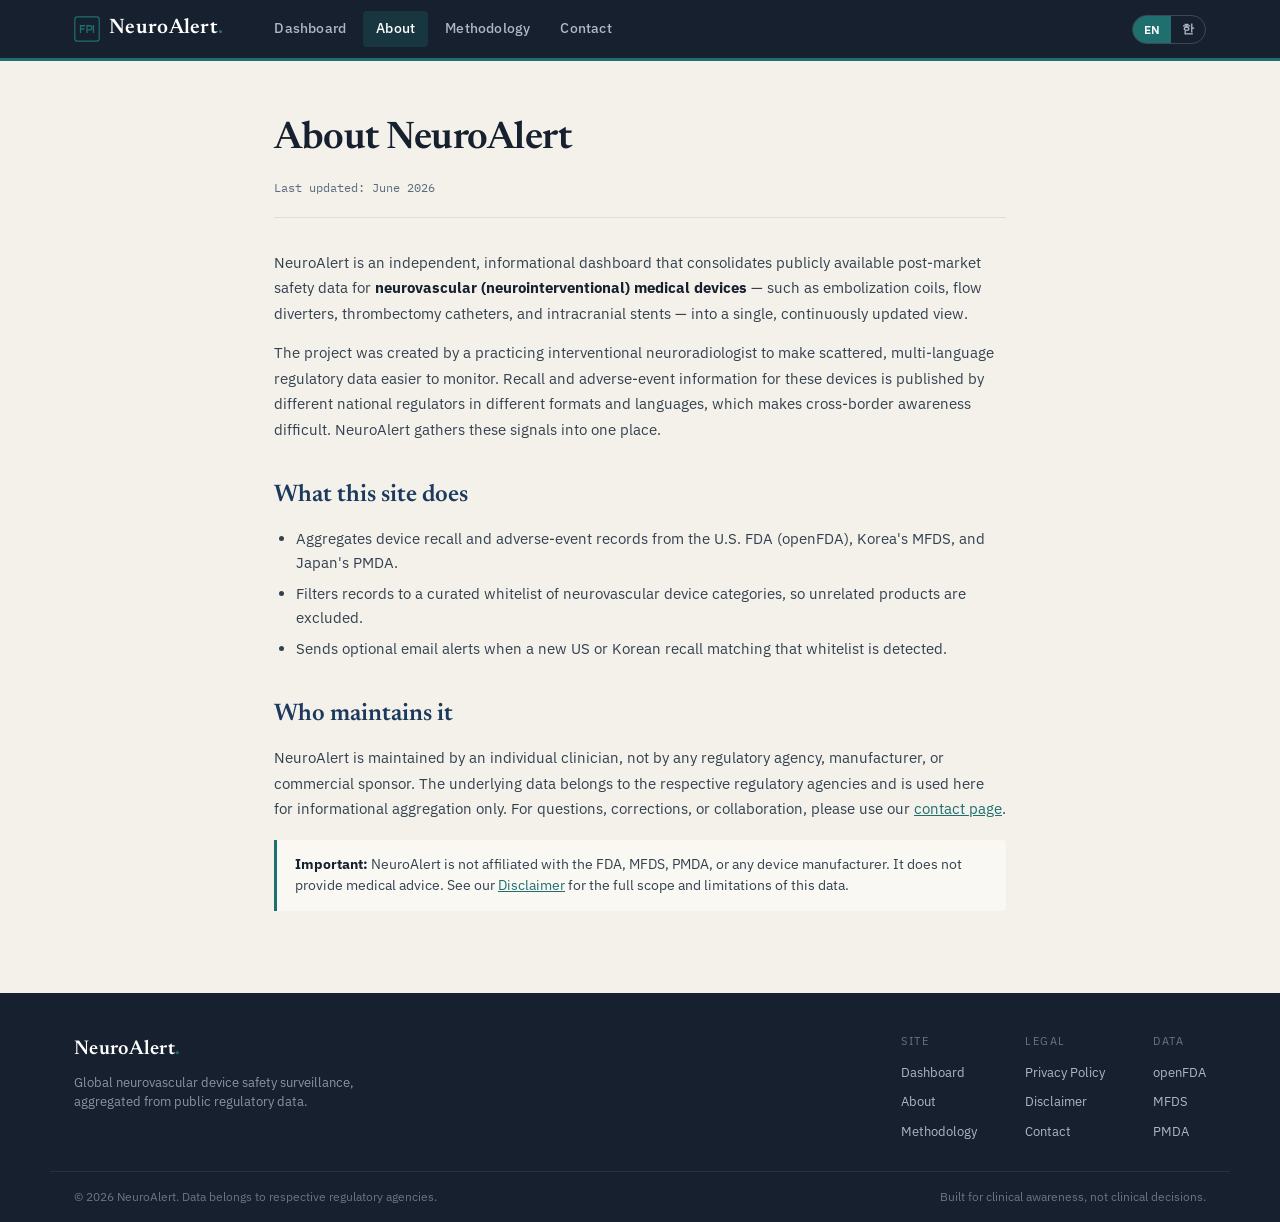
==== about.html @ e321e779 "Add files via upload" ====
<!DOCTYPE html>
<html lang="en">
<head>
<meta charset="UTF-8">
<meta name="viewport" content="width=device-width, initial-scale=1.0">
<title>About — NeuroAlert</title>
<meta name="description" content="About NeuroAlert and the data behind the dashboard.">
<link rel="preconnect" href="https://fonts.googleapis.com">
<link rel="preconnect" href="https://fonts.gstatic.com" crossorigin>
<link href="https://fonts.googleapis.com/css2?family=Newsreader:opsz,wght@6..72,400;6..72,500;6..72,600&family=IBM+Plex+Sans:wght@400;500;600;700&family=IBM+Plex+Sans+KR:wght@400;500;600&family=IBM+Plex+Mono:wght@400;500&display=swap" rel="stylesheet">
<link rel="stylesheet" href="style.css">
</head>
<body>
<header class="topbar">
  <div class="topbar-inner">
    <a href="index.html" class="brand">
      <svg class="brand-mark" viewBox="0 0 32 32" aria-hidden="true">
        <rect x="1" y="1" width="30" height="30" rx="3" fill="none" stroke="currentColor" stroke-width="1.5"/>
        <path d="M8 20 L8 12 L13 12 M8 16 L12 16 M16 20 L16 12 L20 12 Q22 12 22 14.5 Q22 17 20 17 L16 17 M24 12 L24 20" fill="none" stroke="currentColor" stroke-width="1.6" stroke-linecap="square"/>
      </svg>
      <span class="brand-text">NeuroAlert<span class="brand-dot">.</span></span>
    </a>
    <nav class="topnav">
      <a href="index.html" data-i18n="nav_dashboard">Dashboard</a>
      <a href="about.html" class="active" data-i18n="nav_about">About</a>
      <a href="methodology.html"  data-i18n="nav_method">Methodology</a>
      <a href="contact.html"  data-i18n="nav_contact">Contact</a>
    </nav>
    <div class="topbar-right">
      <div class="lang-toggle" id="langToggle">
        <button data-lang="en" class="active">EN</button>
        <button data-lang="ko">한</button>
      </div>
    </div>
  </div>
</header>
<main class="doc">
<div class="lang-en">
<h1>About NeuroAlert</h1>
<div class="doc-meta">Last updated: June 2026</div>
<p>NeuroAlert is an independent, informational dashboard that consolidates publicly available post-market safety data for <strong>neurovascular (neurointerventional) medical devices</strong> — such as embolization coils, flow diverters, thrombectomy catheters, and intracranial stents — into a single, continuously updated view.</p>
<p>The project was created by a practicing interventional neuroradiologist to make scattered, multi-language regulatory data easier to monitor. Recall and adverse-event information for these devices is published by different national regulators in different formats and languages, which makes cross-border awareness difficult. NeuroAlert gathers these signals into one place.</p>
<h2>What this site does</h2>
<ul>
<li>Aggregates device recall and adverse-event records from the U.S. FDA (openFDA), Korea's MFDS, and Japan's PMDA.</li>
<li>Filters records to a curated whitelist of neurovascular device categories, so unrelated products are excluded.</li>
<li>Sends optional email alerts when a new US or Korean recall matching that whitelist is detected.</li>
</ul>
<h2>Who maintains it</h2>
<p>NeuroAlert is maintained by an individual clinician, not by any regulatory agency, manufacturer, or commercial sponsor. The underlying data belongs to the respective regulatory agencies and is used here for informational aggregation only. For questions, corrections, or collaboration, please use our <a href="contact.html">contact page</a>.</p>
<div class="callout"><strong>Important:</strong> NeuroAlert is not affiliated with the FDA, MFDS, PMDA, or any device manufacturer. It does not provide medical advice. See our <a href="disclaimer.html">Disclaimer</a> for the full scope and limitations of this data.</div>
</div>
<div class="lang-ko" hidden>
<h1>NeuroAlert 소개</h1>
<div class="doc-meta">최종 업데이트: 2026년 6월</div>
<p>NeuroAlert는 색전 코일, 플로우 다이버터, 혈전제거 카테터, 두개내 스텐트 등 <strong>신경중재(신경혈관) 의료기기</strong>의 공개 사후감시 안전성 데이터를 하나의 화면에 모아 지속적으로 업데이트하는 독립적 정보 대시보드입니다.</p>
<p>이 프로젝트는 흥어져 있고 언어가 제각각인 규제 데이터를 더 쉽게 모니터링하기 위해 현직 영상의학과 신경중재 의사가 만들었습니다. 이러한 기기의 리콜·이상사례 정보는 나라마다 다른 형식과 언어로 공개되어 국가 간 파악이 어렵습니다. NeuroAlert는 이 신호들을 한곳에 모아줍니다.</p>
<h2>이 사이트가 하는 일</h2>
<ul>
<li>미국 FDA(openFDA), 한국 식약처(MFDS), 일본 PMDA의 기기 리콜·이상사례 레코드를 모아 제공합니다.</li>
<li>선별된 신경중재 기기 카테고리 화이트리스트로 레코드를 필터링하여 무관한 제품을 제외합니다.</li>
<li>화이트리스트에 해당하는 신규 미국·한국 리콜이 감지되면 선택적으로 이메일 알림을 보냅니다.</li>
</ul>
<h2>운영 주체</h2>
<p>NeuroAlert는 규제 기관·제조사·상업 후원사가 아닌 개인 임상의가 운영합니다. 기반 데이터는 각 규제 기관에 귀속되며, 여기서는 정보 제공을 위한 집계 목적으로만 사용됩니다. 문의·정정·협업은 <a href="contact.html">문의 페이지</a>를 이용해 주세요.</p>
<div class="callout"><strong>중요:</strong> NeuroAlert는 FDA, 식약처, PMDA 또는 어떤 의료기기 제조사와도 제휴 관계가 없습니다. 의학적 조언을 제공하지 않습니다. 데이터의 범위와 한계는 <a href="disclaimer.html">면책 고지</a>를 참고하세요.</div>
</div></main>
<footer class="footer">
  <div class="footer-inner">
    <div class="footer-brand">
      <span class="brand-text">NeuroAlert<span class="brand-dot">.</span></span>
      <p data-i18n="foot_brand">Global neurovascular device safety surveillance, aggregated from public regulatory data.</p>
    </div>
    <div class="footer-cols">
      <div class="fcol"><span class="fcol-h" data-i18n="foot_site">Site</span>
        <a href="index.html" data-i18n="nav_dashboard">Dashboard</a><a href="about.html" data-i18n="nav_about">About</a><a href="methodology.html" data-i18n="nav_method">Methodology</a></div>
      <div class="fcol"><span class="fcol-h" data-i18n="foot_legal">Legal</span>
        <a href="privacy.html" data-i18n="foot_privacy">Privacy Policy</a><a href="disclaimer.html" data-i18n="foot_disclaimer">Disclaimer</a><a href="contact.html" data-i18n="nav_contact">Contact</a></div>
      <div class="fcol"><span class="fcol-h" data-i18n="foot_data">Data</span>
        <a href="https://open.fda.gov" target="_blank" rel="noopener">openFDA</a>
        <a href="https://www.mfds.go.kr" target="_blank" rel="noopener">MFDS</a>
        <a href="https://www.pmda.go.jp" target="_blank" rel="noopener">PMDA</a></div>
    </div>
  </div>
  <div class="footer-bottom">
    <span data-i18n="foot_copy">© 2026 NeuroAlert. Data belongs to respective regulatory agencies.</span>
    <span data-i18n="foot_tag">Built for clinical awareness, not clinical decisions.</span>
  </div>
</footer>
<script src="i18n.js"></script>
</body></html>
---- style.css ----
/* ============================================================
   NeuroAlert — professional regulatory/clinical aesthetic
   Palette: deep navy ink, slate, parchment, muted teal accent
   Type: Newsreader (serif display) + IBM Plex Sans (body) + Plex Mono
   ============================================================ */
:root{
  --ink:#16202e;          /* near-black navy for text */
  --navy:#1c3a5e;         /* primary deep navy */
  --navy-2:#244c78;       /* lighter navy */
  --slate:#5b6b7d;        /* secondary text */
  --line:#d9dee5;         /* hairlines */
  --line-2:#e8ebf0;
  --paper:#f4f1ea;        /* warm parchment background */
  --paper-2:#faf8f3;      /* card paper */
  --white:#ffffff;
  --teal:#1f6f6f;         /* muted teal accent */
  --teal-ink:#0f4747;
  --amber:#9a6a1f;        /* warning/disclaimer ink */
  --us:#1c3a5e; --kr:#7a2e3a; --jp:#3a5a2e;  /* source tags, desaturated */
  --shadow:0 1px 2px rgba(22,32,46,.06),0 8px 24px rgba(22,32,46,.05);
  --radius:4px;
}
*{margin:0;padding:0;box-sizing:border-box}
html{scroll-behavior:smooth}
body{
  font-family:"IBM Plex Sans",system-ui,sans-serif;
  background:var(--paper);
  color:var(--ink);
  line-height:1.6;
  font-size:15px;
  -webkit-font-smoothing:antialiased;
}
a{color:inherit;text-decoration:none}

/* ---------- top bar ---------- */
.topbar{
  background:var(--ink);
  color:#e8ecf1;
  border-bottom:3px solid var(--teal);
  position:sticky;top:0;z-index:50;
}
.topbar-inner{
  max-width:1180px;margin:0 auto;padding:0 24px;
  height:58px;display:flex;align-items:center;gap:32px;
}
.brand{display:flex;align-items:center;gap:9px;color:#fff}
.brand-mark{width:26px;height:26px;color:var(--teal);flex:none}
.brand-text{font-family:"Newsreader",serif;font-size:21px;font-weight:600;letter-spacing:.3px}
.brand-dot{color:var(--teal)}
.topnav{display:flex;gap:4px;margin-left:6px}
.topnav a{
  font-size:13.5px;font-weight:500;color:#aeb8c4;
  padding:7px 13px;border-radius:var(--radius);transition:.15s;letter-spacing:.2px;
}
.topnav a:hover{color:#fff;background:rgba(255,255,255,.07)}
.topnav a.active{color:#fff;background:rgba(31,111,111,.28)}
.status-pill{
  margin-left:auto;display:flex;align-items:center;gap:7px;
  font-size:12px;font-family:"IBM Plex Mono",monospace;color:#aeb8c4;
  border:1px solid rgba(255,255,255,.14);padding:5px 11px;border-radius:20px;
}
.status-pill .dot{width:7px;height:7px;border-radius:50%;background:#caa94a;flex:none}
.status-pill.live .dot{background:#4fae7a;box-shadow:0 0 0 3px rgba(79,174,122,.18)}
.status-pill.down .dot{background:#b85a4a}

/* ---------- hero ---------- */
.hero{
  background:
    linear-gradient(180deg,rgba(22,32,46,0) 0%,rgba(22,32,46,.02) 100%),
    radial-gradient(1200px 300px at 70% -50%,rgba(31,111,111,.10),transparent),
    var(--paper);
  border-bottom:1px solid var(--line);
}
.hero-inner{max-width:1180px;margin:0 auto;padding:54px 24px 46px}
.hero-eyebrow{
  font-family:"IBM Plex Mono",monospace;font-size:11.5px;letter-spacing:3px;
  color:var(--teal);font-weight:500;margin-bottom:16px;
}
.hero h1{
  font-family:"Newsreader",serif;font-weight:600;
  font-size:clamp(30px,5vw,48px);line-height:1.08;color:var(--ink);
  letter-spacing:-.5px;margin-bottom:18px;
}
.hero-sub{max-width:620px;color:var(--slate);font-size:16px;line-height:1.65}
.hero-meta{display:flex;gap:48px;margin-top:34px;flex-wrap:wrap}
.hm{display:flex;flex-direction:column;gap:2px}
.hm-num{font-family:"Newsreader",serif;font-size:30px;font-weight:600;color:var(--navy);line-height:1}
.hm-lab{font-size:11.5px;letter-spacing:1.5px;text-transform:uppercase;color:var(--slate)}

/* ---------- ad slots ---------- */
.ad-wrap{max-width:1180px;margin:0 auto;padding:22px 24px 0}
.ad-slot{
  background:repeating-linear-gradient(45deg,#eceae3,#eceae3 10px,#f1efe9 10px,#f1efe9 20px);
  border:1px solid var(--line);border-radius:var(--radius);
  display:flex;align-items:center;justify-content:center;
  min-height:90px;color:#a9a99f;
}
.ad-tag{font-family:"IBM Plex Mono",monospace;font-size:10px;letter-spacing:2px;text-transform:uppercase}
.ad-inline{min-height:100px;margin-top:22px}
.ad-side{min-height:250px}

/* ---------- layout ---------- */
.layout{
  max-width:1180px;margin:0 auto;padding:26px 24px 40px;
  display:grid;grid-template-columns:1fr 320px;gap:26px;align-items:start;
}
.primary{min-width:0}

/* ---------- panel / table ---------- */
.panel{background:var(--paper-2);border:1px solid var(--line);border-radius:var(--radius);box-shadow:var(--shadow);overflow:hidden}
.panel-head{
  display:flex;justify-content:space-between;align-items:flex-end;gap:16px;
  padding:20px 22px 16px;border-bottom:1px solid var(--line-2);flex-wrap:wrap;
}
.panel-head h2{font-family:"Newsreader",serif;font-size:22px;font-weight:600;color:var(--ink)}
.panel-desc{font-size:13px;color:var(--slate);margin-top:2px}
.panel-tools{display:flex;align-items:center;gap:12px;flex-wrap:wrap}
.filter-group{display:flex;gap:4px;background:#ece9e1;padding:3px;border-radius:var(--radius)}
.chip{
  border:none;background:transparent;font-family:inherit;font-size:12.5px;font-weight:500;
  color:var(--slate);padding:6px 12px;border-radius:3px;cursor:pointer;transition:.15s;
}
.chip:hover{color:var(--ink)}
.chip.active{background:var(--white);color:var(--navy);box-shadow:0 1px 2px rgba(0,0,0,.08)}
.btn-ghost{
  display:inline-flex;align-items:center;gap:6px;border:1px solid var(--line);
  background:var(--white);color:var(--slate);font-family:inherit;font-size:12.5px;font-weight:500;
  padding:7px 13px;border-radius:var(--radius);cursor:pointer;transition:.15s;
}
.btn-ghost:hover{color:var(--navy);border-color:var(--navy-2)}
.status-row{padding:11px 22px;font-family:"IBM Plex Mono",monospace;font-size:12px;color:var(--slate);border-bottom:1px solid var(--line-2);background:#f7f5ef}

.table-scroll{overflow-x:auto}
table.events{width:100%;border-collapse:collapse;font-size:13.5px}
.events thead th{
  text-align:left;font-size:11px;letter-spacing:1px;text-transform:uppercase;
  color:var(--slate);font-weight:600;padding:11px 14px;background:#f0ede6;
  border-bottom:1px solid var(--line);white-space:nowrap;
}
.events tbody td{padding:13px 14px;border-bottom:1px solid var(--line-2);vertical-align:top}
.events tbody tr:hover{background:#f7f5ef}
.events tbody tr:last-child td{border-bottom:none}
.col-src{width:64px}.col-code{width:62px}.col-date{width:104px}
.col-reason{max-width:340px}
.dev-name{font-weight:500;color:var(--ink);line-height:1.4}
.reason-text{color:var(--slate);font-size:12.5px;line-height:1.45}
.code-badge{font-family:"IBM Plex Mono",monospace;font-size:11.5px;font-weight:500;color:var(--teal-ink);background:rgba(31,111,111,.10);padding:2px 6px;border-radius:3px}
.date-cell{font-family:"IBM Plex Mono",monospace;font-size:12px;color:var(--slate);white-space:nowrap}
.src-flag{
  display:inline-block;font-family:"IBM Plex Mono",monospace;font-size:10.5px;font-weight:600;
  color:#fff;padding:2px 6px;border-radius:3px;letter-spacing:.5px;
}
.src-flag.us{background:var(--us)}.src-flag.kr{background:var(--kr)}.src-flag.jp{background:var(--jp)}

/* ---------- sidebar cards ---------- */
.sidebar{display:flex;flex-direction:column;gap:20px;position:sticky;top:74px}
.card{background:var(--paper-2);border:1px solid var(--line);border-radius:var(--radius);padding:20px;box-shadow:var(--shadow)}
.card h3{display:flex;align-items:center;gap:8px;font-family:"Newsreader",serif;font-size:18px;font-weight:600;color:var(--ink);margin-bottom:8px}
.card h3 svg{color:var(--teal)}
.card>p{font-size:13px;color:var(--slate);margin-bottom:14px;line-height:1.55}
.field{display:flex;gap:7px;margin-bottom:9px}
.field input{
  flex:1;min-width:0;border:1px solid var(--line);background:var(--white);
  padding:9px 11px;border-radius:var(--radius);font-family:inherit;font-size:13.5px;color:var(--ink);
}
.field input:focus{outline:none;border-color:var(--teal);box-shadow:0 0 0 3px rgba(31,111,111,.12)}
.btn-primary{
  border:none;background:var(--navy);color:#fff;font-family:inherit;font-size:13px;font-weight:600;
  padding:9px 16px;border-radius:var(--radius);cursor:pointer;transition:.15s;white-space:nowrap;
}
.btn-primary:hover{background:var(--navy-2)}
.btn-secondary{
  border:1px solid var(--line);background:var(--white);color:var(--slate);font-family:inherit;
  font-size:13px;font-weight:500;padding:9px 14px;border-radius:var(--radius);cursor:pointer;white-space:nowrap;
}
.btn-secondary:hover{color:var(--kr);border-color:var(--kr)}
.link-btn{background:none;border:none;font-family:inherit;font-size:12.5px;color:var(--teal);cursor:pointer;padding:0;font-weight:500}
.link-btn:hover{text-decoration:underline}
.unsub-box{margin-top:8px}
.msg{font-size:12.5px;margin-top:8px;min-height:18px;line-height:1.4}
.msg.success{color:var(--teal-ink)}
.msg.error{color:var(--kr)}
.fineprint{font-size:11.5px;color:#8a93a0;margin-top:12px;line-height:1.5}
.fineprint a{color:var(--teal);text-decoration:underline}
.src-list{list-style:none;display:flex;flex-direction:column;gap:10px;margin-bottom:14px}
.src-list li{display:flex;align-items:center;gap:9px;font-size:12.5px;color:var(--slate)}

/* ---------- disclaimer strip ---------- */
.disclaimer-strip{background:#f2ede1;border-top:1px solid var(--line);border-bottom:1px solid var(--line)}
.disclaimer-inner{max-width:1180px;margin:0 auto;padding:16px 24px;display:flex;align-items:flex-start;gap:12px}
.disclaimer-inner svg{color:var(--amber);flex:none;margin-top:1px}
.disclaimer-inner p{font-size:12.5px;color:#6a5a3a;line-height:1.5}
.disclaimer-inner strong{color:var(--amber)}

/* ---------- footer ---------- */
.footer{background:var(--ink);color:#aeb8c4;margin-top:0}
.footer-inner{max-width:1180px;margin:0 auto;padding:40px 24px 28px;display:flex;justify-content:space-between;gap:40px;flex-wrap:wrap}
.footer-brand{max-width:300px}
.footer-brand .brand-text{color:#fff;font-size:20px}
.footer-brand p{font-size:12.5px;margin-top:8px;line-height:1.55;color:#8995a3}
.footer-cols{display:flex;gap:48px;flex-wrap:wrap}
.fcol{display:flex;flex-direction:column;gap:9px}
.fcol-h{font-size:11px;letter-spacing:1.5px;text-transform:uppercase;color:#6a7585;margin-bottom:3px}
.fcol a{font-size:13px;color:#aeb8c4;transition:.15s}
.fcol a:hover{color:#fff}
.footer-bottom{
  border-top:1px solid rgba(255,255,255,.08);max-width:1180px;margin:0 auto;
  padding:16px 24px;display:flex;justify-content:space-between;gap:16px;flex-wrap:wrap;
  font-size:11.5px;color:#6a7585;
}

/* ---------- legal/content pages ---------- */
.doc{max-width:780px;margin:0 auto;padding:48px 24px 64px}
.doc h1{font-family:"Newsreader",serif;font-size:38px;font-weight:600;color:var(--ink);margin-bottom:8px;letter-spacing:-.5px}
.doc .doc-meta{font-family:"IBM Plex Mono",monospace;font-size:12px;color:var(--slate);margin-bottom:32px;padding-bottom:20px;border-bottom:1px solid var(--line)}
.doc h2{font-family:"Newsreader",serif;font-size:24px;font-weight:600;color:var(--navy);margin:34px 0 12px}
.doc h3{font-size:16px;font-weight:600;color:var(--ink);margin:22px 0 8px}
.doc p{color:#33414f;margin-bottom:14px;line-height:1.7}
.doc ul{margin:0 0 16px 22px;color:#33414f}
.doc li{margin-bottom:7px;line-height:1.6}
.doc a{color:var(--teal);text-decoration:underline}
.doc strong{color:var(--ink)}
.callout{background:var(--paper-2);border-left:3px solid var(--teal);padding:14px 18px;border-radius:0 var(--radius) var(--radius) 0;margin:18px 0;font-size:13.5px;color:#33414f}

/* ---------- responsive ---------- */
@media (max-width:900px){
  .layout{grid-template-columns:1fr}
  .sidebar{position:static;flex-direction:column}
  .ad-side{min-height:120px}
}
@media (max-width:620px){
  .topnav{display:none}
  .hero-meta{gap:28px}
  .hero h1 br{display:none}
  .col-reason{display:none}
  .panel-head{flex-direction:column;align-items:stretch}
  .footer-inner{flex-direction:column;gap:28px}
}

/* ============ added: lang toggle, search, date, ref badge ============ */
.topbar-right{margin-left:auto;display:flex;align-items:center;gap:14px}
.lang-toggle{display:flex;border:1px solid rgba(255,255,255,.18);border-radius:20px;overflow:hidden}
.lang-toggle button{
  background:transparent;border:none;color:#aeb8c4;font-family:inherit;font-size:12px;font-weight:600;
  padding:5px 11px;cursor:pointer;transition:.15s;
}
.lang-toggle button:hover{color:#fff}
.lang-toggle button.active{background:var(--teal);color:#fff}

/* korean font when in KO mode */
body.lang-ko,
body.lang-ko .btn-primary,body.lang-ko .btn-secondary,body.lang-ko .btn-ghost,
body.lang-ko input,body.lang-ko .chip{font-family:"IBM Plex Sans KR","IBM Plex Sans",sans-serif}
body.lang-ko .brand-text,body.lang-ko .hero h1,body.lang-ko .hm-num,
body.lang-ko .panel-head h2,body.lang-ko .card h3,body.lang-ko .doc h1,body.lang-ko .doc h2{
  font-family:"Newsreader","IBM Plex Sans KR",serif;
}

/* search bar */
.searchbar{display:flex;gap:10px;align-items:center;padding:14px 22px;border-bottom:1px solid var(--line-2);flex-wrap:wrap}
.search-field{flex:1;min-width:200px;display:flex;align-items:center;gap:8px;background:var(--white);border:1px solid var(--line);border-radius:var(--radius);padding:0 11px}
.search-field svg{color:var(--slate);flex:none}
.search-field input{flex:1;border:none;background:none;padding:9px 0;font-family:inherit;font-size:13.5px;color:var(--ink)}
.search-field input:focus{outline:none}
.search-field:focus-within{border-color:var(--teal);box-shadow:0 0 0 3px rgba(31,111,111,.12)}

/* date row */
.daterow{display:flex;align-items:center;gap:10px;padding:11px 22px;border-bottom:1px solid var(--line-2);background:#f7f5ef;flex-wrap:wrap}
.daterow-label{font-size:11.5px;letter-spacing:1px;text-transform:uppercase;color:var(--slate);font-weight:600}
.date-input{border:1px solid var(--line);background:var(--white);border-radius:var(--radius);padding:6px 9px;font-family:"IBM Plex Mono",monospace;font-size:12.5px;color:var(--ink)}
.date-input:focus{outline:none;border-color:var(--teal)}
.date-sep{color:var(--slate)}

/* table foot */
.table-foot{padding:10px 22px;font-family:"IBM Plex Mono",monospace;font-size:11.5px;color:var(--slate)}
.table-foot:empty{display:none}

/* reference badge */
.ref-badge{font-family:"IBM Plex Mono",monospace;font-size:9.5px;letter-spacing:.5px;text-transform:uppercase;color:var(--amber);border:1px solid var(--amber);padding:1px 5px;border-radius:3px;margin-left:4px;opacity:.8}

/* alert scope note in subscribe card */
.alert-scope{font-size:11.5px;color:#6a5a3a;background:#f2ede1;border-radius:var(--radius);padding:8px 11px;margin-top:12px;line-height:1.5}
.alert-scope strong{color:var(--amber)}

/* --- fix: keep date column from being cut off --- */
.col-reason{max-width:300px;width:300px}
.table-scroll{overflow-x:auto}
table.events{min-width:680px}
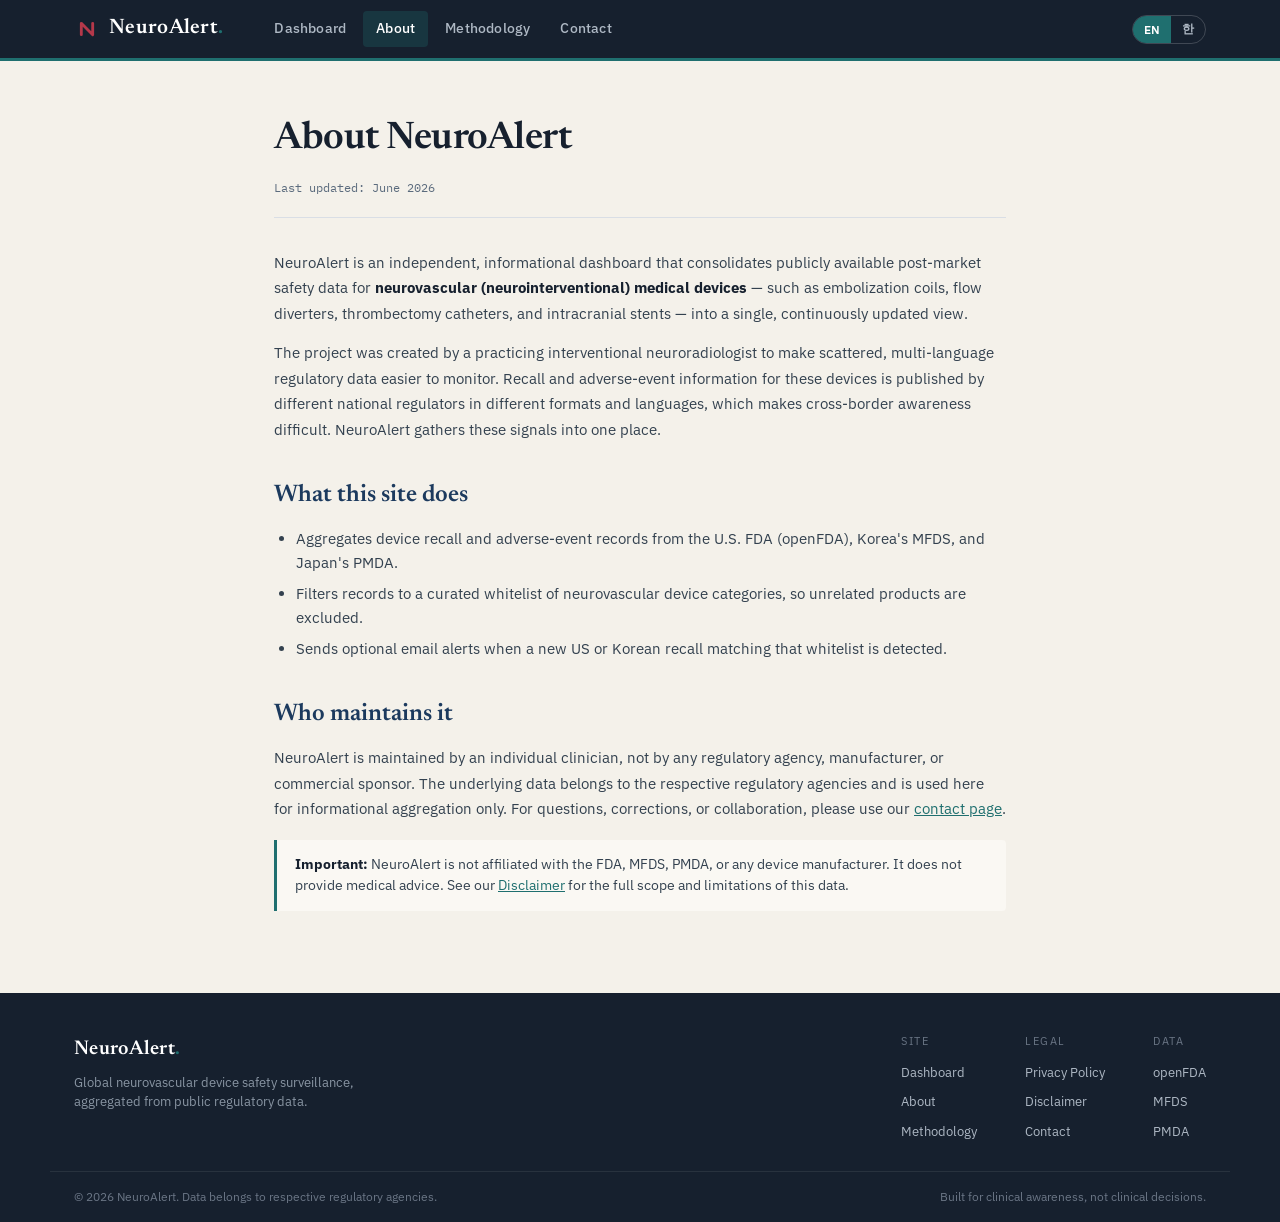
==== commit cc045165: "Add files via upload" ====
--- a/about.html
+++ b/about.html
@@ -8,15 +8,17 @@
 <link rel="preconnect" href="https://fonts.googleapis.com">
 <link rel="preconnect" href="https://fonts.gstatic.com" crossorigin>
 <link href="https://fonts.googleapis.com/css2?family=Newsreader:opsz,wght@6..72,400;6..72,500;6..72,600&family=IBM+Plex+Sans:wght@400;500;600;700&family=IBM+Plex+Sans+KR:wght@400;500;600&family=IBM+Plex+Mono:wght@400;500&display=swap" rel="stylesheet">
+<link rel="icon" type="image/svg+xml" href="favicon.svg">
+<link rel="icon" type="image/png" sizes="32x32" href="favicon-32.png">
+<link rel="apple-touch-icon" href="apple-touch-icon.png">
 <link rel="stylesheet" href="style.css">
 </head>
 <body>
 <header class="topbar">
   <div class="topbar-inner">
     <a href="index.html" class="brand">
-      <svg class="brand-mark" viewBox="0 0 32 32" aria-hidden="true">
-        <rect x="1" y="1" width="30" height="30" rx="3" fill="none" stroke="currentColor" stroke-width="1.5"/>
-        <path d="M8 20 L8 12 L13 12 M8 16 L12 16 M16 20 L16 12 L20 12 Q22 12 22 14.5 Q22 17 20 17 L16 17 M24 12 L24 20" fill="none" stroke="currentColor" stroke-width="1.6" stroke-linecap="square"/>
+      <svg class="brand-mark" viewBox="0 0 64 64" aria-hidden="true">
+        <path d="M18 46 L18 18 L46 46 L46 18" fill="none" stroke="#b5384a" stroke-width="7" stroke-linecap="round" stroke-linejoin="round"/>
       </svg>
       <span class="brand-text">NeuroAlert<span class="brand-dot">.</span></span>
     </a>
--- a/style.css
+++ b/style.css
@@ -16,7 +16,7 @@
   --teal:#1f6f6f;         /* muted teal accent */
   --teal-ink:#0f4747;
   --amber:#9a6a1f;        /* warning/disclaimer ink */
-  --us:#1c3a5e; --kr:#7a2e3a; --jp:#3a5a2e;  /* source tags, desaturated */
+  --us:#1c3a5e; --kr:#7a2e3a; --au:#8a6d1f; --ca:#9c4722;  /* source tags, desaturated */
   --shadow:0 1px 2px rgba(22,32,46,.06),0 8px 24px rgba(22,32,46,.05);
   --radius:4px;
 }
@@ -150,7 +150,7 @@
   display:inline-block;font-family:"IBM Plex Mono",monospace;font-size:10.5px;font-weight:600;
   color:#fff;padding:2px 6px;border-radius:3px;letter-spacing:.5px;
 }
-.src-flag.us{background:var(--us)}.src-flag.kr{background:var(--kr)}.src-flag.jp{background:var(--jp)}
+.src-flag.us{background:var(--us)}.src-flag.kr{background:var(--kr)}.src-flag.au{background:var(--au)}.src-flag.ca{background:var(--ca)}
 
 /* ---------- sidebar cards ---------- */
 .sidebar{display:flex;flex-direction:column;gap:20px;position:sticky;top:74px}
@@ -228,13 +228,26 @@
   .sidebar{position:static;flex-direction:column}
   .ad-side{min-height:120px}
 }
-@media (max-width:620px){
+@media (max-width:680px){
   .topnav{display:none}
-  .hero-meta{gap:28px}
+  .hero-meta{gap:28px;flex-wrap:wrap}
   .hero h1 br{display:none}
-  .col-reason{display:none}
   .panel-head{flex-direction:column;align-items:stretch}
   .footer-inner{flex-direction:column;gap:28px}
+  /* table scrolls horizontally instead of squashing/hiding columns */
+  .table-scroll{overflow-x:auto;-webkit-overflow-scrolling:touch}
+  table.events{min-width:680px}
+  /* filters wrap onto multiple lines */
+  .searchbar{flex-wrap:wrap;gap:10px}
+  .filter-group{flex-wrap:wrap}
+  .daterow{flex-wrap:wrap;gap:10px}
+  .daterow-sep{display:none}
+  .hero-inner{padding:40px 20px 34px}
+  .layout{padding:20px 16px 36px}
+}
+@media (max-width:420px){
+  .hero h1{font-size:30px}
+  .chip{font-size:11px;padding:6px 10px}
 }
 
 /* ============ added: lang toggle, search, date, ref badge ============ */
@@ -282,7 +295,63 @@
 .alert-scope{font-size:11.5px;color:#6a5a3a;background:#f2ede1;border-radius:var(--radius);padding:8px 11px;margin-top:12px;line-height:1.5}
 .alert-scope strong{color:var(--amber)}
 
-/* --- fix: keep date column from being cut off --- */
-.col-reason{max-width:300px;width:300px}
-.table-scroll{overflow-x:auto}
-table.events{min-width:680px}
+/* --- date column kept from being cut off --- */
+.col-reason{max-width:300px}
+
+/* ============ code badge tooltip ============ */
+.code-badge{position:relative;cursor:help;border-bottom:1px dotted var(--teal)}
+.code-badge[data-tip]:hover::after{
+  content:attr(data-tip);
+  position:absolute;left:0;top:calc(100% + 6px);z-index:60;
+  background:var(--ink);color:#f0ece3;
+  font-family:"IBM Plex Sans",sans-serif;font-size:12px;font-weight:400;
+  line-height:1.45;letter-spacing:0;text-transform:none;
+  padding:8px 11px;border-radius:6px;width:max-content;max-width:260px;
+  box-shadow:0 6px 20px rgba(22,32,46,.25);white-space:normal;
+  pointer-events:none;
+}
+.code-badge[data-tip]:hover::before{
+  content:"";position:absolute;left:10px;top:calc(100% + 1px);z-index:61;
+  border:5px solid transparent;border-bottom-color:var(--ink);
+}
+body.lang-ko .code-badge[data-tip]:hover::after{font-family:"IBM Plex Sans KR",sans-serif}
+
+/* ============ visitor counter (small, in sidebar) ============ */
+.counter-card{text-align:center;padding:14px 16px}
+.counter-card .cc-num{font-family:"Newsreader",serif;font-size:26px;font-weight:600;color:var(--navy);line-height:1}
+.counter-card .cc-lab{font-size:11px;letter-spacing:1px;text-transform:uppercase;color:var(--slate);margin-top:3px}
+.counter-card .cc-row{display:flex;justify-content:center;gap:24px;margin-top:4px}
+
+/* ============ coverage card ============ */
+.coverage .cov-list{list-style:none;display:flex;flex-direction:column;gap:10px}
+.coverage .cov-list li{display:flex;gap:9px;font-size:12px;color:var(--slate);line-height:1.5;align-items:flex-start}
+.coverage .cov-list .src-flag{flex:none;margin-top:1px}
+
+/* ============ type badge (recall / adverse event) ============ */
+.type-badge{
+  display:inline-block;margin-top:4px;font-family:"IBM Plex Mono",monospace;
+  font-size:9.5px;letter-spacing:.5px;text-transform:uppercase;
+  padding:1px 6px;border-radius:3px;font-weight:500;
+}
+.type-badge.recall{background:rgba(122,46,58,.12);color:var(--kr)}
+.type-badge.event{background:rgba(31,111,111,.12);color:var(--teal-ink)}
+body.lang-ko .type-badge{font-family:"IBM Plex Sans KR",sans-serif;font-size:10px}
+
+/* daterow separator + type filter spacing */
+.daterow{flex-wrap:wrap}
+.daterow-sep{flex:1;min-width:8px}
+#typeFilter{margin-right:4px}
+
+/* 광고 영역 임시 숨김 — 애드센스 적용 시 이 블록 삭제 */
+.ad-wrap, .ad-slot { display: none !important; }
+
+/* ============ load more button ============ */
+.table-foot{padding:16px 0 4px;text-align:center}
+.load-more{
+  background:var(--paper);border:1px solid var(--line);color:var(--navy);
+  font-family:"IBM Plex Sans",sans-serif;font-size:13px;font-weight:600;
+  padding:10px 22px;border-radius:8px;cursor:pointer;transition:.15s;letter-spacing:.2px;
+}
+.load-more:hover{background:var(--navy);color:#fff;border-color:var(--navy)}
+.load-more .lm-sub{font-weight:400;opacity:.6;font-size:12px}
+body.lang-ko .load-more{font-family:"IBM Plex Sans KR",sans-serif}
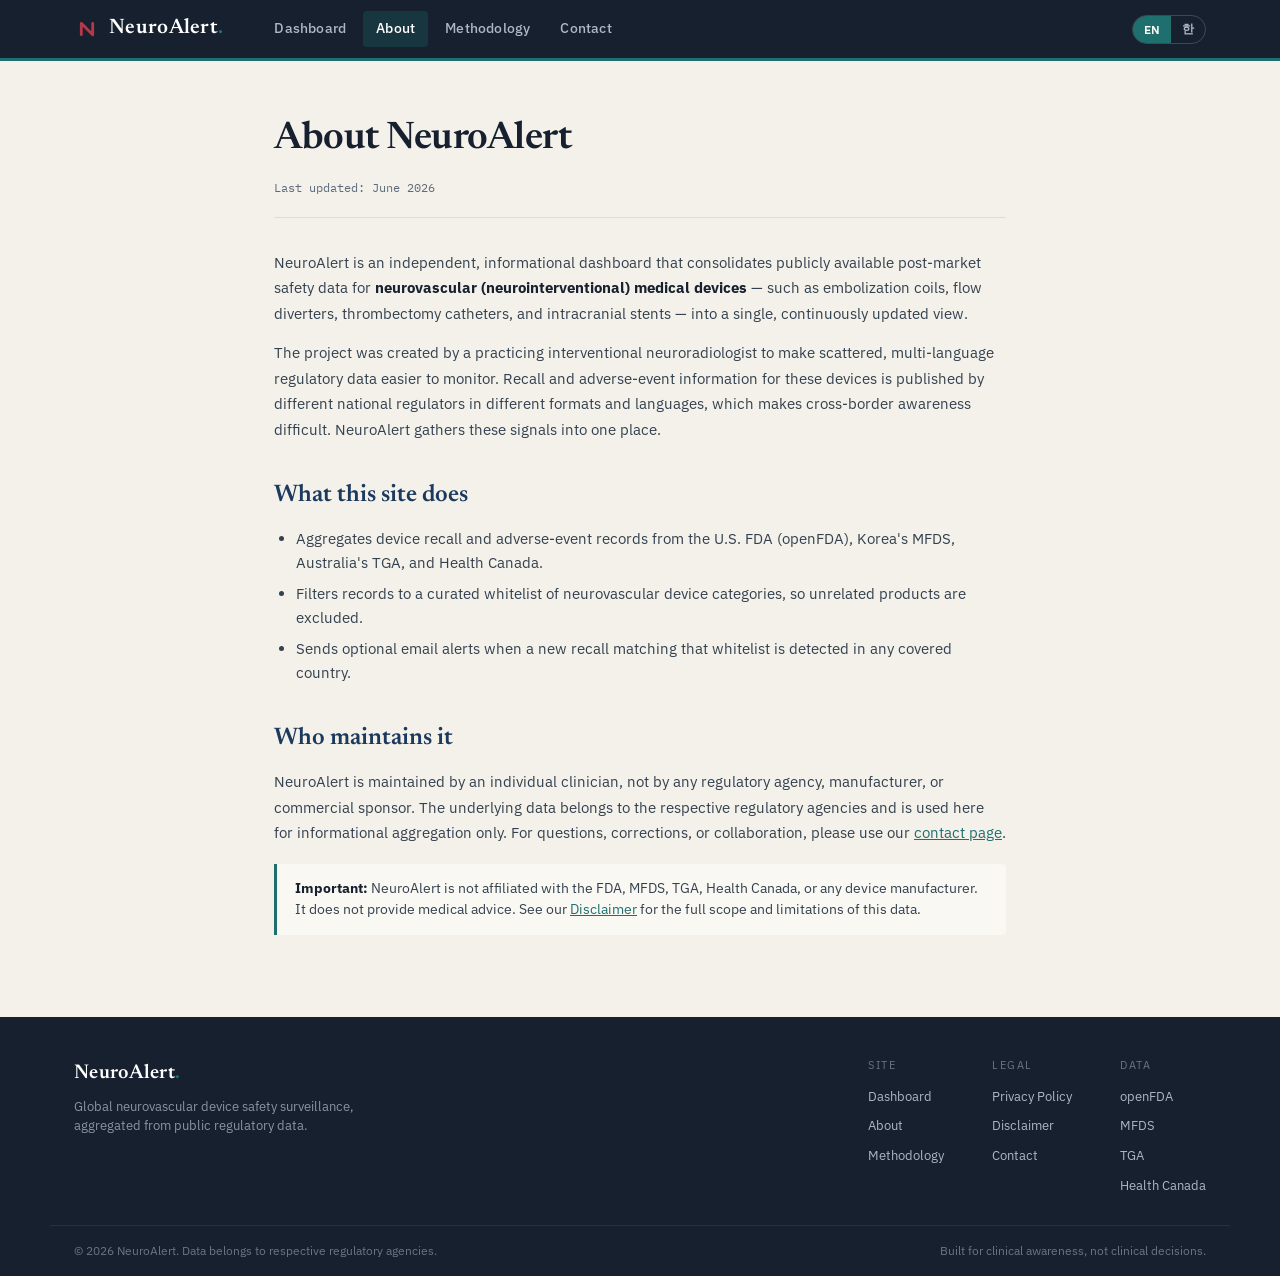
==== commit 97fbafe8: "Add files via upload" ====
--- a/about.html
+++ b/about.html
@@ -44,28 +44,28 @@
 <p>The project was created by a practicing interventional neuroradiologist to make scattered, multi-language regulatory data easier to monitor. Recall and adverse-event information for these devices is published by different national regulators in different formats and languages, which makes cross-border awareness difficult. NeuroAlert gathers these signals into one place.</p>
 <h2>What this site does</h2>
 <ul>
-<li>Aggregates device recall and adverse-event records from the U.S. FDA (openFDA), Korea's MFDS, and Japan's PMDA.</li>
+<li>Aggregates device recall and adverse-event records from the U.S. FDA (openFDA), Korea's MFDS, Australia's TGA, and Health Canada.</li>
 <li>Filters records to a curated whitelist of neurovascular device categories, so unrelated products are excluded.</li>
-<li>Sends optional email alerts when a new US or Korean recall matching that whitelist is detected.</li>
+<li>Sends optional email alerts when a new recall matching that whitelist is detected in any covered country.</li>
 </ul>
 <h2>Who maintains it</h2>
 <p>NeuroAlert is maintained by an individual clinician, not by any regulatory agency, manufacturer, or commercial sponsor. The underlying data belongs to the respective regulatory agencies and is used here for informational aggregation only. For questions, corrections, or collaboration, please use our <a href="contact.html">contact page</a>.</p>
-<div class="callout"><strong>Important:</strong> NeuroAlert is not affiliated with the FDA, MFDS, PMDA, or any device manufacturer. It does not provide medical advice. See our <a href="disclaimer.html">Disclaimer</a> for the full scope and limitations of this data.</div>
+<div class="callout"><strong>Important:</strong> NeuroAlert is not affiliated with the FDA, MFDS, TGA, Health Canada, or any device manufacturer. It does not provide medical advice. See our <a href="disclaimer.html">Disclaimer</a> for the full scope and limitations of this data.</div>
 </div>
 <div class="lang-ko" hidden>
 <h1>NeuroAlert 소개</h1>
 <div class="doc-meta">최종 업데이트: 2026년 6월</div>
 <p>NeuroAlert는 색전 코일, 플로우 다이버터, 혈전제거 카테터, 두개내 스텐트 등 <strong>신경중재(신경혈관) 의료기기</strong>의 공개 사후감시 안전성 데이터를 하나의 화면에 모아 지속적으로 업데이트하는 독립적 정보 대시보드입니다.</p>
-<p>이 프로젝트는 흥어져 있고 언어가 제각각인 규제 데이터를 더 쉽게 모니터링하기 위해 현직 영상의학과 신경중재 의사가 만들었습니다. 이러한 기기의 리콜·이상사례 정보는 나라마다 다른 형식과 언어로 공개되어 국가 간 파악이 어렵습니다. NeuroAlert는 이 신호들을 한곳에 모아줍니다.</p>
+<p>이 프로젝트는 흩어져 있고 언어가 제각각인 규제 데이터를 더 쉽게 모니터링하기 위해 현직 영상의학과 신경중재 의사가 만들었습니다. 이러한 기기의 리콜·이상사례 정보는 나라마다 다른 형식과 언어로 공개되어 국가 간 파악이 어렵습니다. NeuroAlert는 이 신호들을 한곳에 모아줍니다.</p>
 <h2>이 사이트가 하는 일</h2>
 <ul>
-<li>미국 FDA(openFDA), 한국 식약처(MFDS), 일본 PMDA의 기기 리콜·이상사례 레코드를 모아 제공합니다.</li>
+<li>미국 FDA(openFDA), 한국 식약처(MFDS), 호주 TGA, 캐나다 보건부의 기기 리콜·이상사례 레코드를 모아 제공합니다.</li>
 <li>선별된 신경중재 기기 카테고리 화이트리스트로 레코드를 필터링하여 무관한 제품을 제외합니다.</li>
-<li>화이트리스트에 해당하는 신규 미국·한국 리콜이 감지되면 선택적으로 이메일 알림을 보냅니다.</li>
+<li>화이트리스트에 해당하는 신규 리콜이 어느 대상 국가에서든 감지되면 선택적으로 이메일 알림을 보냅니다.</li>
 </ul>
 <h2>운영 주체</h2>
 <p>NeuroAlert는 규제 기관·제조사·상업 후원사가 아닌 개인 임상의가 운영합니다. 기반 데이터는 각 규제 기관에 귀속되며, 여기서는 정보 제공을 위한 집계 목적으로만 사용됩니다. 문의·정정·협업은 <a href="contact.html">문의 페이지</a>를 이용해 주세요.</p>
-<div class="callout"><strong>중요:</strong> NeuroAlert는 FDA, 식약처, PMDA 또는 어떤 의료기기 제조사와도 제휴 관계가 없습니다. 의학적 조언을 제공하지 않습니다. 데이터의 범위와 한계는 <a href="disclaimer.html">면책 고지</a>를 참고하세요.</div>
+<div class="callout"><strong>중요:</strong> NeuroAlert는 FDA, 식약처, TGA, 캐나다 보건부 또는 어떤 의료기기 제조사와도 제휴 관계가 없습니다. 의학적 조언을 제공하지 않습니다. 데이터의 범위와 한계는 <a href="disclaimer.html">면책 고지</a>를 참고하세요.</div>
 </div></main>
 <footer class="footer">
   <div class="footer-inner">
@@ -81,7 +81,8 @@
       <div class="fcol"><span class="fcol-h" data-i18n="foot_data">Data</span>
         <a href="https://open.fda.gov" target="_blank" rel="noopener">openFDA</a>
         <a href="https://www.mfds.go.kr" target="_blank" rel="noopener">MFDS</a>
-        <a href="https://www.pmda.go.jp" target="_blank" rel="noopener">PMDA</a></div>
+        <a href="https://www.tga.gov.au" target="_blank" rel="noopener">TGA</a>
+        <a href="https://recalls-rappels.canada.ca" target="_blank" rel="noopener">Health Canada</a></div>
     </div>
   </div>
   <div class="footer-bottom">
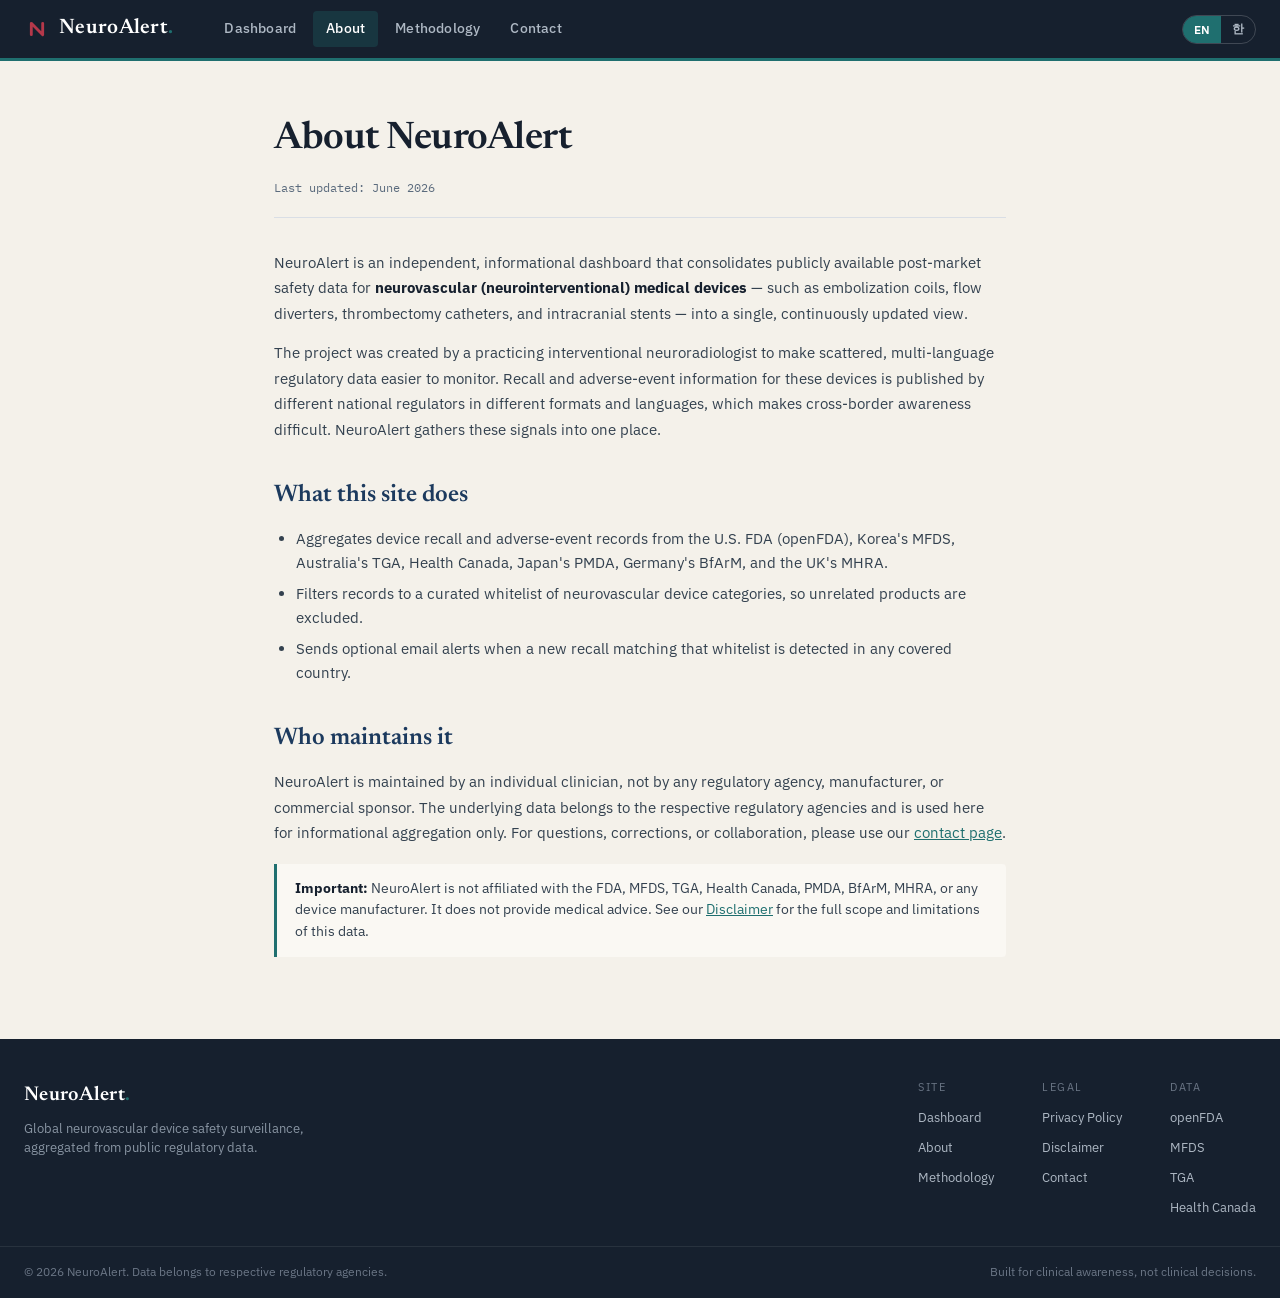
==== commit 3ddddf61: "Add files via upload" ====
--- a/about.html
+++ b/about.html
@@ -1,94 +1,94 @@
-<!DOCTYPE html>
-<html lang="en">
-<head>
-<meta charset="UTF-8">
-<meta name="viewport" content="width=device-width, initial-scale=1.0">
-<title>About — NeuroAlert</title>
-<meta name="description" content="About NeuroAlert and the data behind the dashboard.">
-<link rel="preconnect" href="https://fonts.googleapis.com">
-<link rel="preconnect" href="https://fonts.gstatic.com" crossorigin>
-<link href="https://fonts.googleapis.com/css2?family=Newsreader:opsz,wght@6..72,400;6..72,500;6..72,600&family=IBM+Plex+Sans:wght@400;500;600;700&family=IBM+Plex+Sans+KR:wght@400;500;600&family=IBM+Plex+Mono:wght@400;500&display=swap" rel="stylesheet">
-<link rel="icon" type="image/svg+xml" href="favicon.svg">
-<link rel="icon" type="image/png" sizes="32x32" href="favicon-32.png">
-<link rel="apple-touch-icon" href="apple-touch-icon.png">
-<link rel="stylesheet" href="style.css">
-</head>
-<body>
-<header class="topbar">
-  <div class="topbar-inner">
-    <a href="index.html" class="brand">
-      <svg class="brand-mark" viewBox="0 0 64 64" aria-hidden="true">
-        <path d="M18 46 L18 18 L46 46 L46 18" fill="none" stroke="#b5384a" stroke-width="7" stroke-linecap="round" stroke-linejoin="round"/>
-      </svg>
-      <span class="brand-text">NeuroAlert<span class="brand-dot">.</span></span>
-    </a>
-    <nav class="topnav">
-      <a href="index.html" data-i18n="nav_dashboard">Dashboard</a>
-      <a href="about.html" class="active" data-i18n="nav_about">About</a>
-      <a href="methodology.html"  data-i18n="nav_method">Methodology</a>
-      <a href="contact.html"  data-i18n="nav_contact">Contact</a>
-    </nav>
-    <div class="topbar-right">
-      <div class="lang-toggle" id="langToggle">
-        <button data-lang="en" class="active">EN</button>
-        <button data-lang="ko">한</button>
-      </div>
-    </div>
-  </div>
-</header>
-<main class="doc">
-<div class="lang-en">
-<h1>About NeuroAlert</h1>
-<div class="doc-meta">Last updated: June 2026</div>
-<p>NeuroAlert is an independent, informational dashboard that consolidates publicly available post-market safety data for <strong>neurovascular (neurointerventional) medical devices</strong> — such as embolization coils, flow diverters, thrombectomy catheters, and intracranial stents — into a single, continuously updated view.</p>
-<p>The project was created by a practicing interventional neuroradiologist to make scattered, multi-language regulatory data easier to monitor. Recall and adverse-event information for these devices is published by different national regulators in different formats and languages, which makes cross-border awareness difficult. NeuroAlert gathers these signals into one place.</p>
-<h2>What this site does</h2>
-<ul>
-<li>Aggregates device recall and adverse-event records from the U.S. FDA (openFDA), Korea's MFDS, Australia's TGA, and Health Canada.</li>
-<li>Filters records to a curated whitelist of neurovascular device categories, so unrelated products are excluded.</li>
-<li>Sends optional email alerts when a new recall matching that whitelist is detected in any covered country.</li>
-</ul>
-<h2>Who maintains it</h2>
-<p>NeuroAlert is maintained by an individual clinician, not by any regulatory agency, manufacturer, or commercial sponsor. The underlying data belongs to the respective regulatory agencies and is used here for informational aggregation only. For questions, corrections, or collaboration, please use our <a href="contact.html">contact page</a>.</p>
-<div class="callout"><strong>Important:</strong> NeuroAlert is not affiliated with the FDA, MFDS, TGA, Health Canada, or any device manufacturer. It does not provide medical advice. See our <a href="disclaimer.html">Disclaimer</a> for the full scope and limitations of this data.</div>
-</div>
-<div class="lang-ko" hidden>
-<h1>NeuroAlert 소개</h1>
-<div class="doc-meta">최종 업데이트: 2026년 6월</div>
-<p>NeuroAlert는 색전 코일, 플로우 다이버터, 혈전제거 카테터, 두개내 스텐트 등 <strong>신경중재(신경혈관) 의료기기</strong>의 공개 사후감시 안전성 데이터를 하나의 화면에 모아 지속적으로 업데이트하는 독립적 정보 대시보드입니다.</p>
-<p>이 프로젝트는 흩어져 있고 언어가 제각각인 규제 데이터를 더 쉽게 모니터링하기 위해 현직 영상의학과 신경중재 의사가 만들었습니다. 이러한 기기의 리콜·이상사례 정보는 나라마다 다른 형식과 언어로 공개되어 국가 간 파악이 어렵습니다. NeuroAlert는 이 신호들을 한곳에 모아줍니다.</p>
-<h2>이 사이트가 하는 일</h2>
-<ul>
-<li>미국 FDA(openFDA), 한국 식약처(MFDS), 호주 TGA, 캐나다 보건부의 기기 리콜·이상사례 레코드를 모아 제공합니다.</li>
-<li>선별된 신경중재 기기 카테고리 화이트리스트로 레코드를 필터링하여 무관한 제품을 제외합니다.</li>
-<li>화이트리스트에 해당하는 신규 리콜이 어느 대상 국가에서든 감지되면 선택적으로 이메일 알림을 보냅니다.</li>
-</ul>
-<h2>운영 주체</h2>
-<p>NeuroAlert는 규제 기관·제조사·상업 후원사가 아닌 개인 임상의가 운영합니다. 기반 데이터는 각 규제 기관에 귀속되며, 여기서는 정보 제공을 위한 집계 목적으로만 사용됩니다. 문의·정정·협업은 <a href="contact.html">문의 페이지</a>를 이용해 주세요.</p>
-<div class="callout"><strong>중요:</strong> NeuroAlert는 FDA, 식약처, TGA, 캐나다 보건부 또는 어떤 의료기기 제조사와도 제휴 관계가 없습니다. 의학적 조언을 제공하지 않습니다. 데이터의 범위와 한계는 <a href="disclaimer.html">면책 고지</a>를 참고하세요.</div>
-</div></main>
-<footer class="footer">
-  <div class="footer-inner">
-    <div class="footer-brand">
-      <span class="brand-text">NeuroAlert<span class="brand-dot">.</span></span>
-      <p data-i18n="foot_brand">Global neurovascular device safety surveillance, aggregated from public regulatory data.</p>
-    </div>
-    <div class="footer-cols">
-      <div class="fcol"><span class="fcol-h" data-i18n="foot_site">Site</span>
-        <a href="index.html" data-i18n="nav_dashboard">Dashboard</a><a href="about.html" data-i18n="nav_about">About</a><a href="methodology.html" data-i18n="nav_method">Methodology</a></div>
-      <div class="fcol"><span class="fcol-h" data-i18n="foot_legal">Legal</span>
-        <a href="privacy.html" data-i18n="foot_privacy">Privacy Policy</a><a href="disclaimer.html" data-i18n="foot_disclaimer">Disclaimer</a><a href="contact.html" data-i18n="nav_contact">Contact</a></div>
-      <div class="fcol"><span class="fcol-h" data-i18n="foot_data">Data</span>
-        <a href="https://open.fda.gov" target="_blank" rel="noopener">openFDA</a>
-        <a href="https://www.mfds.go.kr" target="_blank" rel="noopener">MFDS</a>
-        <a href="https://www.tga.gov.au" target="_blank" rel="noopener">TGA</a>
-        <a href="https://recalls-rappels.canada.ca" target="_blank" rel="noopener">Health Canada</a></div>
-    </div>
-  </div>
-  <div class="footer-bottom">
-    <span data-i18n="foot_copy">© 2026 NeuroAlert. Data belongs to respective regulatory agencies.</span>
-    <span data-i18n="foot_tag">Built for clinical awareness, not clinical decisions.</span>
-  </div>
-</footer>
-<script src="i18n.js"></script>
+<!DOCTYPE html>
+<html lang="en">
+<head>
+<meta charset="UTF-8">
+<meta name="viewport" content="width=device-width, initial-scale=1.0">
+<title>About — NeuroAlert</title>
+<meta name="description" content="About NeuroAlert and the data behind the dashboard.">
+<link rel="preconnect" href="https://fonts.googleapis.com">
+<link rel="preconnect" href="https://fonts.gstatic.com" crossorigin>
+<link href="https://fonts.googleapis.com/css2?family=Newsreader:opsz,wght@6..72,400;6..72,500;6..72,600&family=IBM+Plex+Sans:wght@400;500;600;700&family=IBM+Plex+Sans+KR:wght@400;500;600&family=IBM+Plex+Mono:wght@400;500&display=swap" rel="stylesheet">
+<link rel="icon" type="image/svg+xml" href="favicon.svg">
+<link rel="icon" type="image/png" sizes="32x32" href="favicon-32.png">
+<link rel="apple-touch-icon" href="apple-touch-icon.png">
+<link rel="stylesheet" href="style.css">
+</head>
+<body>
+<header class="topbar">
+  <div class="topbar-inner">
+    <a href="index.html" class="brand">
+      <svg class="brand-mark" viewBox="0 0 64 64" aria-hidden="true">
+        <path d="M18 46 L18 18 L46 46 L46 18" fill="none" stroke="#b5384a" stroke-width="7" stroke-linecap="round" stroke-linejoin="round"/>
+      </svg>
+      <span class="brand-text">NeuroAlert<span class="brand-dot">.</span></span>
+    </a>
+    <nav class="topnav">
+      <a href="index.html" data-i18n="nav_dashboard">Dashboard</a>
+      <a href="about.html" class="active" data-i18n="nav_about">About</a>
+      <a href="methodology.html"  data-i18n="nav_method">Methodology</a>
+      <a href="contact.html"  data-i18n="nav_contact">Contact</a>
+    </nav>
+    <div class="topbar-right">
+      <div class="lang-toggle" id="langToggle">
+        <button data-lang="en" class="active">EN</button>
+        <button data-lang="ko">한</button>
+      </div>
+    </div>
+  </div>
+</header>
+<main class="doc">
+<div class="lang-en">
+<h1>About NeuroAlert</h1>
+<div class="doc-meta">Last updated: June 2026</div>
+<p>NeuroAlert is an independent, informational dashboard that consolidates publicly available post-market safety data for <strong>neurovascular (neurointerventional) medical devices</strong> — such as embolization coils, flow diverters, thrombectomy catheters, and intracranial stents — into a single, continuously updated view.</p>
+<p>The project was created by a practicing interventional neuroradiologist to make scattered, multi-language regulatory data easier to monitor. Recall and adverse-event information for these devices is published by different national regulators in different formats and languages, which makes cross-border awareness difficult. NeuroAlert gathers these signals into one place.</p>
+<h2>What this site does</h2>
+<ul>
+<li>Aggregates device recall and adverse-event records from the U.S. FDA (openFDA), Korea's MFDS, Australia's TGA, Health Canada, Japan's PMDA, Germany's BfArM, and the UK's MHRA.</li>
+<li>Filters records to a curated whitelist of neurovascular device categories, so unrelated products are excluded.</li>
+<li>Sends optional email alerts when a new recall matching that whitelist is detected in any covered country.</li>
+</ul>
+<h2>Who maintains it</h2>
+<p>NeuroAlert is maintained by an individual clinician, not by any regulatory agency, manufacturer, or commercial sponsor. The underlying data belongs to the respective regulatory agencies and is used here for informational aggregation only. For questions, corrections, or collaboration, please use our <a href="contact.html">contact page</a>.</p>
+<div class="callout"><strong>Important:</strong> NeuroAlert is not affiliated with the FDA, MFDS, TGA, Health Canada, PMDA, BfArM, MHRA, or any device manufacturer. It does not provide medical advice. See our <a href="disclaimer.html">Disclaimer</a> for the full scope and limitations of this data.</div>
+</div>
+<div class="lang-ko" hidden>
+<h1>NeuroAlert 소개</h1>
+<div class="doc-meta">최종 업데이트: 2026년 6월</div>
+<p>NeuroAlert는 색전 코일, 플로우 다이버터, 혈전제거 카테터, 두개내 스텐트 등 <strong>신경중재(신경혈관) 의료기기</strong>의 공개 사후감시 안전성 데이터를 하나의 화면에 모아 지속적으로 업데이트하는 독립적 정보 대시보드입니다.</p>
+<p>이 프로젝트는 흩어져 있고 언어가 제각각인 규제 데이터를 더 쉽게 모니터링하기 위해 현직 영상의학과 신경중재 의사가 만들었습니다. 이러한 기기의 리콜·이상사례 정보는 나라마다 다른 형식과 언어로 공개되어 국가 간 파악이 어렵습니다. NeuroAlert는 이 신호들을 한곳에 모아줍니다.</p>
+<h2>이 사이트가 하는 일</h2>
+<ul>
+<li>미국 FDA(openFDA), 한국 식약처(MFDS), 호주 TGA, 캐나다 보건부, 일본 PMDA, 독일 BfArM, 영국 MHRA의 기기 리콜·이상사례 레코드를 모아 제공합니다.</li>
+<li>선별된 신경중재 기기 카테고리 화이트리스트로 레코드를 필터링하여 무관한 제품을 제외합니다.</li>
+<li>화이트리스트에 해당하는 신규 리콜이 어느 대상 국가에서든 감지되면 선택적으로 이메일 알림을 보냅니다.</li>
+</ul>
+<h2>운영 주체</h2>
+<p>NeuroAlert는 규제 기관·제조사·상업 후원사가 아닌 개인 임상의가 운영합니다. 기반 데이터는 각 규제 기관에 귀속되며, 여기서는 정보 제공을 위한 집계 목적으로만 사용됩니다. 문의·정정·협업은 <a href="contact.html">문의 페이지</a>를 이용해 주세요.</p>
+<div class="callout"><strong>중요:</strong> NeuroAlert는 FDA, 식약처, TGA, 캐나다 보건부, 일본 PMDA, 독일 BfArM, 영국 MHRA 또는 어떤 의료기기 제조사와도 제휴 관계가 없습니다. 의학적 조언을 제공하지 않습니다. 데이터의 범위와 한계는 <a href="disclaimer.html">면책 고지</a>를 참고하세요.</div>
+</div></main>
+<footer class="footer">
+  <div class="footer-inner">
+    <div class="footer-brand">
+      <span class="brand-text">NeuroAlert<span class="brand-dot">.</span></span>
+      <p data-i18n="foot_brand">Global neurovascular device safety surveillance, aggregated from public regulatory data.</p>
+    </div>
+    <div class="footer-cols">
+      <div class="fcol"><span class="fcol-h" data-i18n="foot_site">Site</span>
+        <a href="index.html" data-i18n="nav_dashboard">Dashboard</a><a href="about.html" data-i18n="nav_about">About</a><a href="methodology.html" data-i18n="nav_method">Methodology</a></div>
+      <div class="fcol"><span class="fcol-h" data-i18n="foot_legal">Legal</span>
+        <a href="privacy.html" data-i18n="foot_privacy">Privacy Policy</a><a href="disclaimer.html" data-i18n="foot_disclaimer">Disclaimer</a><a href="contact.html" data-i18n="nav_contact">Contact</a></div>
+      <div class="fcol"><span class="fcol-h" data-i18n="foot_data">Data</span>
+        <a href="https://open.fda.gov" target="_blank" rel="noopener">openFDA</a>
+        <a href="https://www.mfds.go.kr" target="_blank" rel="noopener">MFDS</a>
+        <a href="https://www.tga.gov.au" target="_blank" rel="noopener">TGA</a>
+        <a href="https://recalls-rappels.canada.ca" target="_blank" rel="noopener">Health Canada</a></div>
+    </div>
+  </div>
+  <div class="footer-bottom">
+    <span data-i18n="foot_copy">© 2026 NeuroAlert. Data belongs to respective regulatory agencies.</span>
+    <span data-i18n="foot_tag">Built for clinical awareness, not clinical decisions.</span>
+  </div>
+</footer>
+<script src="i18n.js"></script>
 </body></html>
--- a/style.css
+++ b/style.css
@@ -1,357 +1,485 @@
-/* ============================================================
-   NeuroAlert — professional regulatory/clinical aesthetic
-   Palette: deep navy ink, slate, parchment, muted teal accent
-   Type: Newsreader (serif display) + IBM Plex Sans (body) + Plex Mono
-   ============================================================ */
-:root{
-  --ink:#16202e;          /* near-black navy for text */
-  --navy:#1c3a5e;         /* primary deep navy */
-  --navy-2:#244c78;       /* lighter navy */
-  --slate:#5b6b7d;        /* secondary text */
-  --line:#d9dee5;         /* hairlines */
-  --line-2:#e8ebf0;
-  --paper:#f4f1ea;        /* warm parchment background */
-  --paper-2:#faf8f3;      /* card paper */
-  --white:#ffffff;
-  --teal:#1f6f6f;         /* muted teal accent */
-  --teal-ink:#0f4747;
-  --amber:#9a6a1f;        /* warning/disclaimer ink */
-  --us:#1c3a5e; --kr:#7a2e3a; --au:#8a6d1f; --ca:#9c4722;  /* source tags, desaturated */
-  --shadow:0 1px 2px rgba(22,32,46,.06),0 8px 24px rgba(22,32,46,.05);
-  --radius:4px;
-}
-*{margin:0;padding:0;box-sizing:border-box}
-html{scroll-behavior:smooth}
-body{
-  font-family:"IBM Plex Sans",system-ui,sans-serif;
-  background:var(--paper);
-  color:var(--ink);
-  line-height:1.6;
-  font-size:15px;
-  -webkit-font-smoothing:antialiased;
-}
-a{color:inherit;text-decoration:none}
-
-/* ---------- top bar ---------- */
-.topbar{
-  background:var(--ink);
-  color:#e8ecf1;
-  border-bottom:3px solid var(--teal);
-  position:sticky;top:0;z-index:50;
-}
-.topbar-inner{
-  max-width:1180px;margin:0 auto;padding:0 24px;
-  height:58px;display:flex;align-items:center;gap:32px;
-}
-.brand{display:flex;align-items:center;gap:9px;color:#fff}
-.brand-mark{width:26px;height:26px;color:var(--teal);flex:none}
-.brand-text{font-family:"Newsreader",serif;font-size:21px;font-weight:600;letter-spacing:.3px}
-.brand-dot{color:var(--teal)}
-.topnav{display:flex;gap:4px;margin-left:6px}
-.topnav a{
-  font-size:13.5px;font-weight:500;color:#aeb8c4;
-  padding:7px 13px;border-radius:var(--radius);transition:.15s;letter-spacing:.2px;
-}
-.topnav a:hover{color:#fff;background:rgba(255,255,255,.07)}
-.topnav a.active{color:#fff;background:rgba(31,111,111,.28)}
-.status-pill{
-  margin-left:auto;display:flex;align-items:center;gap:7px;
-  font-size:12px;font-family:"IBM Plex Mono",monospace;color:#aeb8c4;
-  border:1px solid rgba(255,255,255,.14);padding:5px 11px;border-radius:20px;
-}
-.status-pill .dot{width:7px;height:7px;border-radius:50%;background:#caa94a;flex:none}
-.status-pill.live .dot{background:#4fae7a;box-shadow:0 0 0 3px rgba(79,174,122,.18)}
-.status-pill.down .dot{background:#b85a4a}
-
-/* ---------- hero ---------- */
-.hero{
-  background:
-    linear-gradient(180deg,rgba(22,32,46,0) 0%,rgba(22,32,46,.02) 100%),
-    radial-gradient(1200px 300px at 70% -50%,rgba(31,111,111,.10),transparent),
-    var(--paper);
-  border-bottom:1px solid var(--line);
-}
-.hero-inner{max-width:1180px;margin:0 auto;padding:54px 24px 46px}
-.hero-eyebrow{
-  font-family:"IBM Plex Mono",monospace;font-size:11.5px;letter-spacing:3px;
-  color:var(--teal);font-weight:500;margin-bottom:16px;
-}
-.hero h1{
-  font-family:"Newsreader",serif;font-weight:600;
-  font-size:clamp(30px,5vw,48px);line-height:1.08;color:var(--ink);
-  letter-spacing:-.5px;margin-bottom:18px;
-}
-.hero-sub{max-width:620px;color:var(--slate);font-size:16px;line-height:1.65}
-.hero-meta{display:flex;gap:48px;margin-top:34px;flex-wrap:wrap}
-.hm{display:flex;flex-direction:column;gap:2px}
-.hm-num{font-family:"Newsreader",serif;font-size:30px;font-weight:600;color:var(--navy);line-height:1}
-.hm-lab{font-size:11.5px;letter-spacing:1.5px;text-transform:uppercase;color:var(--slate)}
-
-/* ---------- ad slots ---------- */
-.ad-wrap{max-width:1180px;margin:0 auto;padding:22px 24px 0}
-.ad-slot{
-  background:repeating-linear-gradient(45deg,#eceae3,#eceae3 10px,#f1efe9 10px,#f1efe9 20px);
-  border:1px solid var(--line);border-radius:var(--radius);
-  display:flex;align-items:center;justify-content:center;
-  min-height:90px;color:#a9a99f;
-}
-.ad-tag{font-family:"IBM Plex Mono",monospace;font-size:10px;letter-spacing:2px;text-transform:uppercase}
-.ad-inline{min-height:100px;margin-top:22px}
-.ad-side{min-height:250px}
-
-/* ---------- layout ---------- */
-.layout{
-  max-width:1180px;margin:0 auto;padding:26px 24px 40px;
-  display:grid;grid-template-columns:1fr 320px;gap:26px;align-items:start;
-}
-.primary{min-width:0}
-
-/* ---------- panel / table ---------- */
-.panel{background:var(--paper-2);border:1px solid var(--line);border-radius:var(--radius);box-shadow:var(--shadow);overflow:hidden}
-.panel-head{
-  display:flex;justify-content:space-between;align-items:flex-end;gap:16px;
-  padding:20px 22px 16px;border-bottom:1px solid var(--line-2);flex-wrap:wrap;
-}
-.panel-head h2{font-family:"Newsreader",serif;font-size:22px;font-weight:600;color:var(--ink)}
-.panel-desc{font-size:13px;color:var(--slate);margin-top:2px}
-.panel-tools{display:flex;align-items:center;gap:12px;flex-wrap:wrap}
-.filter-group{display:flex;gap:4px;background:#ece9e1;padding:3px;border-radius:var(--radius)}
-.chip{
-  border:none;background:transparent;font-family:inherit;font-size:12.5px;font-weight:500;
-  color:var(--slate);padding:6px 12px;border-radius:3px;cursor:pointer;transition:.15s;
-}
-.chip:hover{color:var(--ink)}
-.chip.active{background:var(--white);color:var(--navy);box-shadow:0 1px 2px rgba(0,0,0,.08)}
-.btn-ghost{
-  display:inline-flex;align-items:center;gap:6px;border:1px solid var(--line);
-  background:var(--white);color:var(--slate);font-family:inherit;font-size:12.5px;font-weight:500;
-  padding:7px 13px;border-radius:var(--radius);cursor:pointer;transition:.15s;
-}
-.btn-ghost:hover{color:var(--navy);border-color:var(--navy-2)}
-.status-row{padding:11px 22px;font-family:"IBM Plex Mono",monospace;font-size:12px;color:var(--slate);border-bottom:1px solid var(--line-2);background:#f7f5ef}
-
-.table-scroll{overflow-x:auto}
-table.events{width:100%;border-collapse:collapse;font-size:13.5px}
-.events thead th{
-  text-align:left;font-size:11px;letter-spacing:1px;text-transform:uppercase;
-  color:var(--slate);font-weight:600;padding:11px 14px;background:#f0ede6;
-  border-bottom:1px solid var(--line);white-space:nowrap;
-}
-.events tbody td{padding:13px 14px;border-bottom:1px solid var(--line-2);vertical-align:top}
-.events tbody tr:hover{background:#f7f5ef}
-.events tbody tr:last-child td{border-bottom:none}
-.col-src{width:64px}.col-code{width:62px}.col-date{width:104px}
-.col-reason{max-width:340px}
-.dev-name{font-weight:500;color:var(--ink);line-height:1.4}
-.reason-text{color:var(--slate);font-size:12.5px;line-height:1.45}
-.code-badge{font-family:"IBM Plex Mono",monospace;font-size:11.5px;font-weight:500;color:var(--teal-ink);background:rgba(31,111,111,.10);padding:2px 6px;border-radius:3px}
-.date-cell{font-family:"IBM Plex Mono",monospace;font-size:12px;color:var(--slate);white-space:nowrap}
-.src-flag{
-  display:inline-block;font-family:"IBM Plex Mono",monospace;font-size:10.5px;font-weight:600;
-  color:#fff;padding:2px 6px;border-radius:3px;letter-spacing:.5px;
-}
-.src-flag.us{background:var(--us)}.src-flag.kr{background:var(--kr)}.src-flag.au{background:var(--au)}.src-flag.ca{background:var(--ca)}
-
-/* ---------- sidebar cards ---------- */
-.sidebar{display:flex;flex-direction:column;gap:20px;position:sticky;top:74px}
-.card{background:var(--paper-2);border:1px solid var(--line);border-radius:var(--radius);padding:20px;box-shadow:var(--shadow)}
-.card h3{display:flex;align-items:center;gap:8px;font-family:"Newsreader",serif;font-size:18px;font-weight:600;color:var(--ink);margin-bottom:8px}
-.card h3 svg{color:var(--teal)}
-.card>p{font-size:13px;color:var(--slate);margin-bottom:14px;line-height:1.55}
-.field{display:flex;gap:7px;margin-bottom:9px}
-.field input{
-  flex:1;min-width:0;border:1px solid var(--line);background:var(--white);
-  padding:9px 11px;border-radius:var(--radius);font-family:inherit;font-size:13.5px;color:var(--ink);
-}
-.field input:focus{outline:none;border-color:var(--teal);box-shadow:0 0 0 3px rgba(31,111,111,.12)}
-.btn-primary{
-  border:none;background:var(--navy);color:#fff;font-family:inherit;font-size:13px;font-weight:600;
-  padding:9px 16px;border-radius:var(--radius);cursor:pointer;transition:.15s;white-space:nowrap;
-}
-.btn-primary:hover{background:var(--navy-2)}
-.btn-secondary{
-  border:1px solid var(--line);background:var(--white);color:var(--slate);font-family:inherit;
-  font-size:13px;font-weight:500;padding:9px 14px;border-radius:var(--radius);cursor:pointer;white-space:nowrap;
-}
-.btn-secondary:hover{color:var(--kr);border-color:var(--kr)}
-.link-btn{background:none;border:none;font-family:inherit;font-size:12.5px;color:var(--teal);cursor:pointer;padding:0;font-weight:500}
-.link-btn:hover{text-decoration:underline}
-.unsub-box{margin-top:8px}
-.msg{font-size:12.5px;margin-top:8px;min-height:18px;line-height:1.4}
-.msg.success{color:var(--teal-ink)}
-.msg.error{color:var(--kr)}
-.fineprint{font-size:11.5px;color:#8a93a0;margin-top:12px;line-height:1.5}
-.fineprint a{color:var(--teal);text-decoration:underline}
-.src-list{list-style:none;display:flex;flex-direction:column;gap:10px;margin-bottom:14px}
-.src-list li{display:flex;align-items:center;gap:9px;font-size:12.5px;color:var(--slate)}
-
-/* ---------- disclaimer strip ---------- */
-.disclaimer-strip{background:#f2ede1;border-top:1px solid var(--line);border-bottom:1px solid var(--line)}
-.disclaimer-inner{max-width:1180px;margin:0 auto;padding:16px 24px;display:flex;align-items:flex-start;gap:12px}
-.disclaimer-inner svg{color:var(--amber);flex:none;margin-top:1px}
-.disclaimer-inner p{font-size:12.5px;color:#6a5a3a;line-height:1.5}
-.disclaimer-inner strong{color:var(--amber)}
-
-/* ---------- footer ---------- */
-.footer{background:var(--ink);color:#aeb8c4;margin-top:0}
-.footer-inner{max-width:1180px;margin:0 auto;padding:40px 24px 28px;display:flex;justify-content:space-between;gap:40px;flex-wrap:wrap}
-.footer-brand{max-width:300px}
-.footer-brand .brand-text{color:#fff;font-size:20px}
-.footer-brand p{font-size:12.5px;margin-top:8px;line-height:1.55;color:#8995a3}
-.footer-cols{display:flex;gap:48px;flex-wrap:wrap}
-.fcol{display:flex;flex-direction:column;gap:9px}
-.fcol-h{font-size:11px;letter-spacing:1.5px;text-transform:uppercase;color:#6a7585;margin-bottom:3px}
-.fcol a{font-size:13px;color:#aeb8c4;transition:.15s}
-.fcol a:hover{color:#fff}
-.footer-bottom{
-  border-top:1px solid rgba(255,255,255,.08);max-width:1180px;margin:0 auto;
-  padding:16px 24px;display:flex;justify-content:space-between;gap:16px;flex-wrap:wrap;
-  font-size:11.5px;color:#6a7585;
-}
-
-/* ---------- legal/content pages ---------- */
-.doc{max-width:780px;margin:0 auto;padding:48px 24px 64px}
-.doc h1{font-family:"Newsreader",serif;font-size:38px;font-weight:600;color:var(--ink);margin-bottom:8px;letter-spacing:-.5px}
-.doc .doc-meta{font-family:"IBM Plex Mono",monospace;font-size:12px;color:var(--slate);margin-bottom:32px;padding-bottom:20px;border-bottom:1px solid var(--line)}
-.doc h2{font-family:"Newsreader",serif;font-size:24px;font-weight:600;color:var(--navy);margin:34px 0 12px}
-.doc h3{font-size:16px;font-weight:600;color:var(--ink);margin:22px 0 8px}
-.doc p{color:#33414f;margin-bottom:14px;line-height:1.7}
-.doc ul{margin:0 0 16px 22px;color:#33414f}
-.doc li{margin-bottom:7px;line-height:1.6}
-.doc a{color:var(--teal);text-decoration:underline}
-.doc strong{color:var(--ink)}
-.callout{background:var(--paper-2);border-left:3px solid var(--teal);padding:14px 18px;border-radius:0 var(--radius) var(--radius) 0;margin:18px 0;font-size:13.5px;color:#33414f}
-
-/* ---------- responsive ---------- */
-@media (max-width:900px){
-  .layout{grid-template-columns:1fr}
-  .sidebar{position:static;flex-direction:column}
-  .ad-side{min-height:120px}
-}
-@media (max-width:680px){
-  .topnav{display:none}
-  .hero-meta{gap:28px;flex-wrap:wrap}
-  .hero h1 br{display:none}
-  .panel-head{flex-direction:column;align-items:stretch}
-  .footer-inner{flex-direction:column;gap:28px}
-  /* table scrolls horizontally instead of squashing/hiding columns */
-  .table-scroll{overflow-x:auto;-webkit-overflow-scrolling:touch}
-  table.events{min-width:680px}
-  /* filters wrap onto multiple lines */
-  .searchbar{flex-wrap:wrap;gap:10px}
-  .filter-group{flex-wrap:wrap}
-  .daterow{flex-wrap:wrap;gap:10px}
-  .daterow-sep{display:none}
-  .hero-inner{padding:40px 20px 34px}
-  .layout{padding:20px 16px 36px}
-}
-@media (max-width:420px){
-  .hero h1{font-size:30px}
-  .chip{font-size:11px;padding:6px 10px}
-}
-
-/* ============ added: lang toggle, search, date, ref badge ============ */
-.topbar-right{margin-left:auto;display:flex;align-items:center;gap:14px}
-.lang-toggle{display:flex;border:1px solid rgba(255,255,255,.18);border-radius:20px;overflow:hidden}
-.lang-toggle button{
-  background:transparent;border:none;color:#aeb8c4;font-family:inherit;font-size:12px;font-weight:600;
-  padding:5px 11px;cursor:pointer;transition:.15s;
-}
-.lang-toggle button:hover{color:#fff}
-.lang-toggle button.active{background:var(--teal);color:#fff}
-
-/* korean font when in KO mode */
-body.lang-ko,
-body.lang-ko .btn-primary,body.lang-ko .btn-secondary,body.lang-ko .btn-ghost,
-body.lang-ko input,body.lang-ko .chip{font-family:"IBM Plex Sans KR","IBM Plex Sans",sans-serif}
-body.lang-ko .brand-text,body.lang-ko .hero h1,body.lang-ko .hm-num,
-body.lang-ko .panel-head h2,body.lang-ko .card h3,body.lang-ko .doc h1,body.lang-ko .doc h2{
-  font-family:"Newsreader","IBM Plex Sans KR",serif;
-}
-
-/* search bar */
-.searchbar{display:flex;gap:10px;align-items:center;padding:14px 22px;border-bottom:1px solid var(--line-2);flex-wrap:wrap}
-.search-field{flex:1;min-width:200px;display:flex;align-items:center;gap:8px;background:var(--white);border:1px solid var(--line);border-radius:var(--radius);padding:0 11px}
-.search-field svg{color:var(--slate);flex:none}
-.search-field input{flex:1;border:none;background:none;padding:9px 0;font-family:inherit;font-size:13.5px;color:var(--ink)}
-.search-field input:focus{outline:none}
-.search-field:focus-within{border-color:var(--teal);box-shadow:0 0 0 3px rgba(31,111,111,.12)}
-
-/* date row */
-.daterow{display:flex;align-items:center;gap:10px;padding:11px 22px;border-bottom:1px solid var(--line-2);background:#f7f5ef;flex-wrap:wrap}
-.daterow-label{font-size:11.5px;letter-spacing:1px;text-transform:uppercase;color:var(--slate);font-weight:600}
-.date-input{border:1px solid var(--line);background:var(--white);border-radius:var(--radius);padding:6px 9px;font-family:"IBM Plex Mono",monospace;font-size:12.5px;color:var(--ink)}
-.date-input:focus{outline:none;border-color:var(--teal)}
-.date-sep{color:var(--slate)}
-
-/* table foot */
-.table-foot{padding:10px 22px;font-family:"IBM Plex Mono",monospace;font-size:11.5px;color:var(--slate)}
-.table-foot:empty{display:none}
-
-/* reference badge */
-.ref-badge{font-family:"IBM Plex Mono",monospace;font-size:9.5px;letter-spacing:.5px;text-transform:uppercase;color:var(--amber);border:1px solid var(--amber);padding:1px 5px;border-radius:3px;margin-left:4px;opacity:.8}
-
-/* alert scope note in subscribe card */
-.alert-scope{font-size:11.5px;color:#6a5a3a;background:#f2ede1;border-radius:var(--radius);padding:8px 11px;margin-top:12px;line-height:1.5}
-.alert-scope strong{color:var(--amber)}
-
-/* --- date column kept from being cut off --- */
-.col-reason{max-width:300px}
-
-/* ============ code badge tooltip ============ */
-.code-badge{position:relative;cursor:help;border-bottom:1px dotted var(--teal)}
-.code-badge[data-tip]:hover::after{
-  content:attr(data-tip);
-  position:absolute;left:0;top:calc(100% + 6px);z-index:60;
-  background:var(--ink);color:#f0ece3;
-  font-family:"IBM Plex Sans",sans-serif;font-size:12px;font-weight:400;
-  line-height:1.45;letter-spacing:0;text-transform:none;
-  padding:8px 11px;border-radius:6px;width:max-content;max-width:260px;
-  box-shadow:0 6px 20px rgba(22,32,46,.25);white-space:normal;
-  pointer-events:none;
-}
-.code-badge[data-tip]:hover::before{
-  content:"";position:absolute;left:10px;top:calc(100% + 1px);z-index:61;
-  border:5px solid transparent;border-bottom-color:var(--ink);
-}
-body.lang-ko .code-badge[data-tip]:hover::after{font-family:"IBM Plex Sans KR",sans-serif}
-
-/* ============ visitor counter (small, in sidebar) ============ */
-.counter-card{text-align:center;padding:14px 16px}
-.counter-card .cc-num{font-family:"Newsreader",serif;font-size:26px;font-weight:600;color:var(--navy);line-height:1}
-.counter-card .cc-lab{font-size:11px;letter-spacing:1px;text-transform:uppercase;color:var(--slate);margin-top:3px}
-.counter-card .cc-row{display:flex;justify-content:center;gap:24px;margin-top:4px}
-
-/* ============ coverage card ============ */
-.coverage .cov-list{list-style:none;display:flex;flex-direction:column;gap:10px}
-.coverage .cov-list li{display:flex;gap:9px;font-size:12px;color:var(--slate);line-height:1.5;align-items:flex-start}
-.coverage .cov-list .src-flag{flex:none;margin-top:1px}
-
-/* ============ type badge (recall / adverse event) ============ */
-.type-badge{
-  display:inline-block;margin-top:4px;font-family:"IBM Plex Mono",monospace;
-  font-size:9.5px;letter-spacing:.5px;text-transform:uppercase;
-  padding:1px 6px;border-radius:3px;font-weight:500;
-}
-.type-badge.recall{background:rgba(122,46,58,.12);color:var(--kr)}
-.type-badge.event{background:rgba(31,111,111,.12);color:var(--teal-ink)}
-body.lang-ko .type-badge{font-family:"IBM Plex Sans KR",sans-serif;font-size:10px}
-
-/* daterow separator + type filter spacing */
-.daterow{flex-wrap:wrap}
-.daterow-sep{flex:1;min-width:8px}
-#typeFilter{margin-right:4px}
-
-/* 광고 영역 임시 숨김 — 애드센스 적용 시 이 블록 삭제 */
-.ad-wrap, .ad-slot { display: none !important; }
-
-/* ============ load more button ============ */
-.table-foot{padding:16px 0 4px;text-align:center}
-.load-more{
-  background:var(--paper);border:1px solid var(--line);color:var(--navy);
-  font-family:"IBM Plex Sans",sans-serif;font-size:13px;font-weight:600;
-  padding:10px 22px;border-radius:8px;cursor:pointer;transition:.15s;letter-spacing:.2px;
-}
-.load-more:hover{background:var(--navy);color:#fff;border-color:var(--navy)}
-.load-more .lm-sub{font-weight:400;opacity:.6;font-size:12px}
-body.lang-ko .load-more{font-family:"IBM Plex Sans KR",sans-serif}
+/* ============================================================
+   NeuroAlert — professional regulatory/clinical aesthetic
+   Palette: deep navy ink, slate, parchment, muted teal accent
+   Type: Newsreader (serif display) + IBM Plex Sans (body) + Plex Mono
+   ============================================================ */
+:root{
+  --ink:#16202e;          /* near-black navy for text */
+  --navy:#1c3a5e;         /* primary deep navy */
+  --navy-2:#244c78;       /* lighter navy */
+  --slate:#5b6b7d;        /* secondary text */
+  --line:#d9dee5;         /* hairlines */
+  --line-2:#e8ebf0;
+  --paper:#f4f1ea;        /* warm parchment background */
+  --paper-2:#faf8f3;      /* card paper */
+  --white:#ffffff;
+  --teal:#1f6f6f;         /* muted teal accent */
+  --teal-ink:#0f4747;
+  --amber:#9a6a1f;        /* warning/disclaimer ink */
+  --us:#1c3a5e; --kr:#7a2e3a; --au:#8a6d1f; --ca:#9c4722;  /* source tags, desaturated */
+  --shadow:0 1px 2px rgba(22,32,46,.06),0 8px 24px rgba(22,32,46,.05);
+  --radius:4px;
+}
+*{margin:0;padding:0;box-sizing:border-box}
+html{scroll-behavior:smooth}
+body{
+  font-family:"IBM Plex Sans",system-ui,sans-serif;
+  background:var(--paper);
+  color:var(--ink);
+  line-height:1.6;
+  font-size:15px;
+  -webkit-font-smoothing:antialiased;
+}
+a{color:inherit;text-decoration:none}
+
+/* ---------- top bar ---------- */
+.topbar{
+  background:var(--ink);
+  color:#e8ecf1;
+  border-bottom:3px solid var(--teal);
+  position:sticky;top:0;z-index:50;
+}
+.topbar-inner{
+  max-width:1300px;margin:0 auto;padding:0 24px;
+  height:58px;display:flex;align-items:center;gap:32px;
+}
+.brand{display:flex;align-items:center;gap:9px;color:#fff}
+.brand-mark{width:26px;height:26px;color:var(--teal);flex:none}
+.brand-text{font-family:"Newsreader",serif;font-size:21px;font-weight:600;letter-spacing:.3px}
+.brand-dot{color:var(--teal)}
+.topnav{display:flex;gap:4px;margin-left:6px}
+.topnav a{
+  font-size:13.5px;font-weight:500;color:#aeb8c4;
+  padding:7px 13px;border-radius:var(--radius);transition:.15s;letter-spacing:.2px;
+}
+.topnav a:hover{color:#fff;background:rgba(255,255,255,.07)}
+.topnav a.active{color:#fff;background:rgba(31,111,111,.28)}
+.status-pill{
+  margin-left:auto;display:flex;align-items:center;gap:7px;
+  font-size:12px;font-family:"IBM Plex Mono",monospace;color:#aeb8c4;
+  border:1px solid rgba(255,255,255,.14);padding:5px 11px;border-radius:20px;
+}
+.status-pill .dot{width:7px;height:7px;border-radius:50%;background:#caa94a;flex:none}
+.status-pill.live .dot{background:#4fae7a;box-shadow:0 0 0 3px rgba(79,174,122,.18)}
+.status-pill.down .dot{background:#b85a4a}
+
+/* ---------- hero ---------- */
+.hero{
+  background:
+    linear-gradient(180deg,rgba(22,32,46,0) 0%,rgba(22,32,46,.02) 100%),
+    radial-gradient(1200px 300px at 70% -50%,rgba(31,111,111,.10),transparent),
+    var(--paper);
+  border-bottom:1px solid var(--line);
+}
+.hero-inner{max-width:1300px;margin:0 auto;padding:54px 24px 46px}
+.hero-eyebrow{
+  font-family:"IBM Plex Mono",monospace;font-size:11.5px;letter-spacing:3px;
+  color:var(--teal);font-weight:500;margin-bottom:16px;
+}
+.hero h1{
+  font-family:"Newsreader",serif;font-weight:600;
+  font-size:clamp(30px,5vw,48px);line-height:1.08;color:var(--ink);
+  letter-spacing:-.5px;margin-bottom:18px;
+}
+.hero-sub{max-width:620px;color:var(--slate);font-size:16px;line-height:1.65}
+.hero-meta{display:flex;gap:48px;margin-top:34px;flex-wrap:wrap}
+.hm{display:flex;flex-direction:column;gap:2px}
+.hm-num{font-family:"Newsreader",serif;font-size:30px;font-weight:600;color:var(--navy);line-height:1}
+.hm-lab{font-size:11.5px;letter-spacing:1.5px;text-transform:uppercase;color:var(--slate)}
+
+/* ---------- ad slots ---------- */
+.ad-wrap{max-width:1300px;margin:0 auto;padding:22px 24px 0}
+.ad-slot{
+  background:repeating-linear-gradient(45deg,#eceae3,#eceae3 10px,#f1efe9 10px,#f1efe9 20px);
+  border:1px solid var(--line);border-radius:var(--radius);
+  display:flex;align-items:center;justify-content:center;
+  min-height:90px;color:#a9a99f;
+}
+.ad-tag{font-family:"IBM Plex Mono",monospace;font-size:10px;letter-spacing:2px;text-transform:uppercase}
+.ad-inline{min-height:100px;margin-top:22px}
+.ad-side{min-height:250px}
+
+/* ---------- layout ---------- */
+.layout{
+  max-width:1300px;margin:0 auto;padding:26px 24px 40px;
+  display:grid;grid-template-columns:1fr 320px;gap:26px;align-items:start;
+}
+.primary{min-width:0}
+
+/* ---------- panel / table ---------- */
+.panel{background:var(--paper-2);border:1px solid var(--line);border-radius:var(--radius);box-shadow:var(--shadow);overflow:hidden}
+.panel-head{
+  display:flex;justify-content:space-between;align-items:flex-end;gap:16px;
+  padding:20px 22px 16px;border-bottom:1px solid var(--line-2);flex-wrap:wrap;
+}
+.panel-head h2{font-family:"Newsreader",serif;font-size:22px;font-weight:600;color:var(--ink)}
+.panel-desc{font-size:13px;color:var(--slate);margin-top:2px}
+.panel-tools{display:flex;align-items:center;gap:12px;flex-wrap:wrap}
+.filter-group{display:flex;gap:4px;background:#ece9e1;padding:3px;border-radius:var(--radius)}
+.chip{
+  border:none;background:transparent;font-family:inherit;font-size:12.5px;font-weight:500;
+  color:var(--slate);padding:6px 12px;border-radius:3px;cursor:pointer;transition:.15s;
+}
+.chip:hover{color:var(--ink)}
+.chip.active{background:var(--white);color:var(--navy);box-shadow:0 1px 2px rgba(0,0,0,.08)}
+.btn-ghost{
+  display:inline-flex;align-items:center;gap:6px;border:1px solid var(--line);
+  background:var(--white);color:var(--slate);font-family:inherit;font-size:12.5px;font-weight:500;
+  padding:7px 13px;border-radius:var(--radius);cursor:pointer;transition:.15s;
+}
+.btn-ghost:hover{color:var(--navy);border-color:var(--navy-2)}
+.status-row{padding:11px 22px;font-family:"IBM Plex Mono",monospace;font-size:12px;color:var(--slate);border-bottom:1px solid var(--line-2);background:#f7f5ef}
+
+.table-scroll{overflow-x:auto}
+table.events{width:100%;border-collapse:collapse;font-size:13.5px}
+.events thead th{
+  text-align:left;font-size:11px;letter-spacing:1px;text-transform:uppercase;
+  color:var(--slate);font-weight:600;padding:11px 14px;background:#f0ede6;
+  border-bottom:1px solid var(--line);white-space:nowrap;
+}
+.events tbody td{padding:13px 14px;border-bottom:1px solid var(--line-2);vertical-align:top}
+.events tbody tr:hover{background:#f7f5ef}
+.events tbody tr:last-child td{border-bottom:none}
+.col-src{width:64px}.col-code{width:62px}.col-date{width:104px}
+.col-reason{max-width:340px}
+.dev-name{font-weight:500;color:var(--ink);line-height:1.4}
+.reason-text{color:var(--slate);font-size:12.5px;line-height:1.45}
+.code-badge{font-family:"IBM Plex Mono",monospace;font-size:11.5px;font-weight:500;color:var(--teal-ink);background:rgba(31,111,111,.10);padding:2px 6px;border-radius:3px}
+.date-cell{font-family:"IBM Plex Mono",monospace;font-size:12px;color:var(--slate);white-space:nowrap}
+.src-flag{
+  display:inline-block;font-family:"IBM Plex Mono",monospace;font-size:10.5px;font-weight:600;
+  color:#fff;padding:2px 6px;border-radius:3px;letter-spacing:.5px;
+}
+.src-flag.us{background:var(--us)}.src-flag.kr{background:var(--kr)}.src-flag.au{background:var(--au)}.src-flag.ca{background:var(--ca)}
+
+/* ---------- sidebar cards ---------- */
+.sidebar{display:flex;flex-direction:column;gap:20px;position:sticky;top:74px}
+.card{background:var(--paper-2);border:1px solid var(--line);border-radius:var(--radius);padding:20px;box-shadow:var(--shadow)}
+.card h3{display:flex;align-items:center;gap:8px;font-family:"Newsreader",serif;font-size:18px;font-weight:600;color:var(--ink);margin-bottom:8px}
+.card h3 svg{color:var(--teal)}
+.card>p{font-size:13px;color:var(--slate);margin-bottom:14px;line-height:1.55}
+.field{display:flex;gap:7px;margin-bottom:9px}
+.field input{
+  flex:1;min-width:0;border:1px solid var(--line);background:var(--white);
+  padding:9px 11px;border-radius:var(--radius);font-family:inherit;font-size:13.5px;color:var(--ink);
+}
+.field input:focus{outline:none;border-color:var(--teal);box-shadow:0 0 0 3px rgba(31,111,111,.12)}
+.btn-primary{
+  border:none;background:var(--navy);color:#fff;font-family:inherit;font-size:13px;font-weight:600;
+  padding:9px 16px;border-radius:var(--radius);cursor:pointer;transition:.15s;white-space:nowrap;
+}
+.btn-primary:hover{background:var(--navy-2)}
+.btn-secondary{
+  border:1px solid var(--line);background:var(--white);color:var(--slate);font-family:inherit;
+  font-size:13px;font-weight:500;padding:9px 14px;border-radius:var(--radius);cursor:pointer;white-space:nowrap;
+}
+.btn-secondary:hover{color:var(--kr);border-color:var(--kr)}
+.link-btn{background:none;border:none;font-family:inherit;font-size:12.5px;color:var(--teal);cursor:pointer;padding:0;font-weight:500}
+.link-btn:hover{text-decoration:underline}
+.unsub-box{margin-top:8px}
+.msg{font-size:12.5px;margin-top:8px;min-height:18px;line-height:1.4}
+.msg.success{color:var(--teal-ink)}
+.msg.error{color:var(--kr)}
+.fineprint{font-size:11.5px;color:#8a93a0;margin-top:12px;line-height:1.5}
+.fineprint a{color:var(--teal);text-decoration:underline}
+.src-list{list-style:none;display:flex;flex-direction:column;gap:10px;margin-bottom:14px}
+.src-list li{display:flex;align-items:center;gap:9px;font-size:12.5px;color:var(--slate)}
+
+/* ---------- disclaimer strip ---------- */
+.disclaimer-strip{background:#f2ede1;border-top:1px solid var(--line);border-bottom:1px solid var(--line)}
+.disclaimer-inner{max-width:1300px;margin:0 auto;padding:16px 24px;display:flex;align-items:flex-start;gap:12px}
+.disclaimer-inner svg{color:var(--amber);flex:none;margin-top:1px}
+.disclaimer-inner p{font-size:12.5px;color:#6a5a3a;line-height:1.5}
+.disclaimer-inner strong{color:var(--amber)}
+
+/* ---------- footer ---------- */
+.footer{background:var(--ink);color:#aeb8c4;margin-top:0}
+.footer-inner{max-width:1300px;margin:0 auto;padding:40px 24px 28px;display:flex;justify-content:space-between;gap:40px;flex-wrap:wrap}
+.footer-brand{max-width:300px}
+.footer-brand .brand-text{color:#fff;font-size:20px}
+.footer-brand p{font-size:12.5px;margin-top:8px;line-height:1.55;color:#8995a3}
+.footer-cols{display:flex;gap:48px;flex-wrap:wrap}
+.fcol{display:flex;flex-direction:column;gap:9px}
+.fcol-h{font-size:11px;letter-spacing:1.5px;text-transform:uppercase;color:#6a7585;margin-bottom:3px}
+.fcol a{font-size:13px;color:#aeb8c4;transition:.15s}
+.fcol a:hover{color:#fff}
+.footer-bottom{
+  border-top:1px solid rgba(255,255,255,.08);max-width:1300px;margin:0 auto;
+  padding:16px 24px;display:flex;justify-content:space-between;gap:16px;flex-wrap:wrap;
+  font-size:11.5px;color:#6a7585;
+}
+
+/* ---------- legal/content pages ---------- */
+.doc{max-width:780px;margin:0 auto;padding:48px 24px 64px}
+.doc h1{font-family:"Newsreader",serif;font-size:38px;font-weight:600;color:var(--ink);margin-bottom:8px;letter-spacing:-.5px}
+.doc .doc-meta{font-family:"IBM Plex Mono",monospace;font-size:12px;color:var(--slate);margin-bottom:32px;padding-bottom:20px;border-bottom:1px solid var(--line)}
+.doc h2{font-family:"Newsreader",serif;font-size:24px;font-weight:600;color:var(--navy);margin:34px 0 12px}
+.doc h3{font-size:16px;font-weight:600;color:var(--ink);margin:22px 0 8px}
+.doc p{color:#33414f;margin-bottom:14px;line-height:1.7}
+.doc ul{margin:0 0 16px 22px;color:#33414f}
+.doc li{margin-bottom:7px;line-height:1.6}
+.doc a{color:var(--teal);text-decoration:underline}
+.doc strong{color:var(--ink)}
+.callout{background:var(--paper-2);border-left:3px solid var(--teal);padding:14px 18px;border-radius:0 var(--radius) var(--radius) 0;margin:18px 0;font-size:13.5px;color:#33414f}
+
+/* ---------- responsive ---------- */
+@media (max-width:900px){
+  .layout{grid-template-columns:1fr}
+  .sidebar{position:static;flex-direction:column}
+  .ad-side{min-height:120px}
+}
+@media (max-width:680px){
+  .topnav{display:none}
+  .hero-meta{gap:28px;flex-wrap:wrap}
+  .hero h1 br{display:none}
+  .panel-head{flex-direction:column;align-items:stretch}
+  .footer-inner{flex-direction:column;gap:28px}
+  /* table scrolls horizontally instead of squashing/hiding columns */
+  .table-scroll{overflow-x:auto;-webkit-overflow-scrolling:touch}
+  table.events{min-width:680px}
+  /* filters wrap onto multiple lines */
+  .searchbar{flex-wrap:wrap;gap:10px}
+  .filter-group{flex-wrap:wrap}
+  .daterow{flex-wrap:wrap;gap:10px}
+  .daterow-sep{display:none}
+  .hero-inner{padding:40px 20px 34px}
+  .layout{padding:20px 16px 36px}
+}
+@media (max-width:420px){
+  .hero h1{font-size:30px}
+  .chip{font-size:11px;padding:6px 10px}
+}
+
+/* ============ added: lang toggle, search, date, ref badge ============ */
+.topbar-right{margin-left:auto;display:flex;align-items:center;gap:14px}
+.lang-toggle{display:flex;border:1px solid rgba(255,255,255,.18);border-radius:20px;overflow:hidden}
+.lang-toggle button{
+  background:transparent;border:none;color:#aeb8c4;font-family:inherit;font-size:12px;font-weight:600;
+  padding:5px 11px;cursor:pointer;transition:.15s;
+}
+.lang-toggle button:hover{color:#fff}
+.lang-toggle button.active{background:var(--teal);color:#fff}
+
+/* korean font when in KO mode */
+body.lang-ko,
+body.lang-ko .btn-primary,body.lang-ko .btn-secondary,body.lang-ko .btn-ghost,
+body.lang-ko input,body.lang-ko .chip{font-family:"IBM Plex Sans KR","IBM Plex Sans",sans-serif}
+body.lang-ko .brand-text,body.lang-ko .hero h1,body.lang-ko .hm-num,
+body.lang-ko .panel-head h2,body.lang-ko .card h3,body.lang-ko .doc h1,body.lang-ko .doc h2{
+  font-family:"Newsreader","IBM Plex Sans KR",serif;
+}
+
+/* search bar */
+.searchbar{display:flex;gap:10px;align-items:center;padding:14px 22px;border-bottom:1px solid var(--line-2);flex-wrap:wrap}
+.search-field{flex:1;min-width:200px;display:flex;align-items:center;gap:8px;background:var(--white);border:1px solid var(--line);border-radius:var(--radius);padding:0 11px}
+.search-field svg{color:var(--slate);flex:none}
+.search-field input{flex:1;border:none;background:none;padding:9px 0;font-family:inherit;font-size:13.5px;color:var(--ink)}
+.search-field input:focus{outline:none}
+.search-field:focus-within{border-color:var(--teal);box-shadow:0 0 0 3px rgba(31,111,111,.12)}
+
+/* date row */
+.daterow{display:flex;align-items:center;gap:10px;padding:11px 22px;border-bottom:1px solid var(--line-2);background:#f7f5ef;flex-wrap:wrap}
+.daterow-label{font-size:11.5px;letter-spacing:1px;text-transform:uppercase;color:var(--slate);font-weight:600}
+.date-input{border:1px solid var(--line);background:var(--white);border-radius:var(--radius);padding:6px 9px;font-family:"IBM Plex Mono",monospace;font-size:12.5px;color:var(--ink)}
+.date-input:focus{outline:none;border-color:var(--teal)}
+.date-sep{color:var(--slate)}
+
+/* table foot */
+.table-foot{padding:10px 22px;font-family:"IBM Plex Mono",monospace;font-size:11.5px;color:var(--slate)}
+.table-foot:empty{display:none}
+
+/* reference badge */
+.ref-badge{font-family:"IBM Plex Mono",monospace;font-size:9.5px;letter-spacing:.5px;text-transform:uppercase;color:var(--amber);border:1px solid var(--amber);padding:1px 5px;border-radius:3px;margin-left:4px;opacity:.8}
+
+/* alert scope note in subscribe card */
+.alert-scope{font-size:11.5px;color:#6a5a3a;background:#f2ede1;border-radius:var(--radius);padding:8px 11px;margin-top:12px;line-height:1.5}
+.alert-scope strong{color:var(--amber)}
+
+/* --- date column kept from being cut off --- */
+.col-reason{max-width:300px}
+
+/* ============ code badge tooltip ============ */
+.code-badge{position:relative;cursor:help;border-bottom:1px dotted var(--teal)}
+.code-badge[data-tip]:hover::after{
+  content:attr(data-tip);
+  position:absolute;left:0;top:calc(100% + 6px);z-index:60;
+  background:var(--ink);color:#f0ece3;
+  font-family:"IBM Plex Sans",sans-serif;font-size:12px;font-weight:400;
+  line-height:1.45;letter-spacing:0;text-transform:none;
+  padding:8px 11px;border-radius:6px;width:max-content;max-width:260px;
+  box-shadow:0 6px 20px rgba(22,32,46,.25);white-space:normal;
+  pointer-events:none;
+}
+.code-badge[data-tip]:hover::before{
+  content:"";position:absolute;left:10px;top:calc(100% + 1px);z-index:61;
+  border:5px solid transparent;border-bottom-color:var(--ink);
+}
+body.lang-ko .code-badge[data-tip]:hover::after{font-family:"IBM Plex Sans KR",sans-serif}
+
+/* ============ visitor counter (small, in sidebar) ============ */
+.counter-card{text-align:center;padding:14px 16px}
+.counter-card .cc-num{font-family:"Newsreader",serif;font-size:26px;font-weight:600;color:var(--navy);line-height:1}
+.counter-card .cc-lab{font-size:11px;letter-spacing:1px;text-transform:uppercase;color:var(--slate);margin-top:3px}
+.counter-card .cc-row{display:flex;justify-content:center;gap:24px;margin-top:4px}
+
+/* ============ coverage card ============ */
+.coverage .cov-list{list-style:none;display:flex;flex-direction:column;gap:10px}
+.coverage .cov-list li{display:flex;gap:9px;font-size:12px;color:var(--slate);line-height:1.5;align-items:flex-start}
+.coverage .cov-list .src-flag{flex:none;margin-top:1px}
+
+/* ============ type badge (recall / adverse event) ============ */
+.type-badge{
+  display:inline-block;margin-top:4px;font-family:"IBM Plex Mono",monospace;
+  font-size:9.5px;letter-spacing:.5px;text-transform:uppercase;
+  padding:1px 6px;border-radius:3px;font-weight:500;
+}
+.type-badge.recall{background:rgba(122,46,58,.12);color:var(--kr)}
+.type-badge.event{background:rgba(31,111,111,.12);color:var(--teal-ink)}
+body.lang-ko .type-badge{font-family:"IBM Plex Sans KR",sans-serif;font-size:10px}
+
+/* daterow separator + type filter spacing */
+.daterow{flex-wrap:wrap}
+.daterow-sep{flex:1;min-width:8px}
+#typeFilter{margin-right:4px}
+
+/* 광고 영역 임시 숨김 — 애드센스 적용 시 이 블록 삭제 */
+.ad-wrap, .ad-slot { display: none !important; }
+
+/* ============ load more button ============ */
+.table-foot{padding:16px 0 4px;text-align:center}
+.load-more{
+  background:var(--paper);border:1px solid var(--line);color:var(--navy);
+  font-family:"IBM Plex Sans",sans-serif;font-size:13px;font-weight:600;
+  padding:10px 22px;border-radius:8px;cursor:pointer;transition:.15s;letter-spacing:.2px;
+}
+.load-more:hover{background:var(--navy);color:#fff;border-color:var(--navy)}
+.load-more .lm-sub{font-weight:400;opacity:.6;font-size:12px}
+body.lang-ko .load-more{font-family:"IBM Plex Sans KR",sans-serif}
+
+/* ============ 조치 + 원본 링크 ============ */
+.action-line{margin-top:7px;font-size:12.5px;line-height:1.5;color:var(--navy);background:#eef3f0;border-left:3px solid var(--teal);padding:6px 10px;border-radius:0 4px 4px 0}
+.action-label{font-weight:700;color:var(--teal)}
+.detail-link{display:inline-block;margin-top:7px;font-size:12px;font-weight:600;color:var(--teal);text-decoration:none;border-bottom:1px solid transparent}
+.detail-link:hover{border-bottom-color:var(--teal)}
+body.lang-ko .action-line,body.lang-ko .detail-link{font-family:"IBM Plex Sans KR",sans-serif}
+
+/* ============ 분류 배지 (카테고리·사유유형) ============ */
+.class-badges{margin-top:6px;display:flex;flex-wrap:wrap;gap:5px}
+.class-badge{display:inline-block;font-size:11px;font-weight:600;padding:2px 8px;border-radius:10px;line-height:1.5}
+.class-badge.cat{background:#e8eef5;color:#1C3A5E;border:1px solid #c5d4e3}
+.class-badge.rsn{background:#f3ece2;color:#7a5a1e;border:1px solid #e0d0b8}
+body.lang-ko .class-badge{font-family:"IBM Plex Sans KR",sans-serif}
+
+.recall-row:hover{ background:rgba(0,0,0,.03); }
+.recall-row.expanded{ background:rgba(47,79,111,.06); font-weight:500; }
+.variant-count{ display:inline-block; margin-left:8px; padding:1px 7px; font-size:11px;
+  background:#2F4F6F; color:#fff; border-radius:10px; vertical-align:middle; }
+.detail-row > td{ padding:0 !important; background:#f7f9fb; }
+.detail-box{ padding:12px 18px; }
+.detail-item{ padding:10px 0; border-bottom:1px dashed #d9e0e8; }
+.detail-item:last-child{ border-bottom:none; }
+.detail-dev{ font-weight:600; margin-bottom:4px; }
+.detail-field{ font-size:13px; line-height:1.6; color:#333; }
+.detail-field b{ color:#2F4F6F; }
+.detail-date{ font-size:12px; color:#888; margin-top:3px; }
+
+/* ============================================================
+   펼침 UI — style.css 맨 끝에 붙여넣기
+   (리콜=클릭 펼침/변형 묶기, 이상사례=단순 목록)
+   ============================================================ */
+
+/* 리콜 요약 행 */
+.recall-row{ cursor:pointer; transition:background .12s; }
+.recall-row:hover{ background:rgba(0,0,0,.035); }
+.recall-row.expanded{ background:rgba(47,79,111,.07); }
+.recall-row.expanded .expand-caret{ transform:rotate(180deg); }
+
+/* 펼침 화살표 */
+.expand-caret{
+  float:right; color:#9aa7b4; font-size:11px; margin-left:8px;
+  transition:transform .15s; user-select:none;
+}
+
+/* "+N 변형" 배지 */
+.variant-count{
+  display:inline-block; margin-left:8px; padding:1px 8px;
+  font-size:11px; font-weight:600; background:#2F4F6F; color:#fff;
+  border-radius:10px; vertical-align:middle; letter-spacing:.2px;
+}
+
+/* 상세 펼침 영역 */
+.detail-row > td{ padding:0 !important; background:#f6f9fb; border-top:none; }
+.detail-box{ padding:6px 18px 12px; }
+.detail-item{ padding:11px 0; border-bottom:1px dashed #dbe3ea; }
+.detail-item:last-child{ border-bottom:none; }
+.detail-dev{ font-weight:600; font-size:13.5px; margin-bottom:5px; color:#1d2b3a; }
+.detail-field{ font-size:13px; line-height:1.65; color:#3a4550; margin:2px 0; }
+.detail-field b{ color:#2F4F6F; font-weight:600; margin-right:3px; }
+.detail-date{ font-size:11.5px; color:#94a0ab; margin-top:5px; }
+.detail-row .detail-link{
+  display:inline-block; margin-top:3px; font-size:12.5px;
+  color:#b5384a; text-decoration:none; border-bottom:1px solid currentColor;
+}
+
+/* 새 컬럼 폭 (회사/분류) */
+.events .col-company{ max-width:180px; word-break:break-word; }
+.events .col-class{ white-space:normal; }
+
+/* 이상사례 행 (펼침 없음, 커서 기본) */
+.ev-row{ cursor:default; }
+.ev-row .reason-text{ font-size:13px; color:#3a4550; }
+
+/* 일본 소스 플래그 색 (기존 us/kr/au/ca 옆에 jp 추가) */
+.src-flag.jp{ background:#7a1f2b; color:#fff; }
+.src-flag.de{ background:#1a1a1a; color:#fff; }
+.src-flag.uk{ background:#1d3a6e; color:#fff; }
+
+.detail-hint{
+  display:inline-block; margin-left:8px; font-size:11px; color:#9aa7b4;
+}
+.recall-row:hover .detail-hint{ color:#b5384a; }
+
+.excl-toggle{font-size:12px;color:#667;margin-left:10px;cursor:pointer;display:inline-flex;align-items:center;gap:4px;}
+.excl-toggle input{cursor:pointer;}
+
+/* ============================================================
+   FDA Alerts 피드 카드 — style.css 맨 끝에 붙여넣기
+   ============================================================ */
+.feed{
+  display:flex; flex-direction:column; align-items:center;
+  gap:26px; padding:8px 0;
+}
+.fda-card{
+  width:100%;                                  /* 꽉 차게 */
+  display:flex; flex-direction:column;
+  background:#fff; border:1px solid #e3e8ee; border-radius:16px; overflow:hidden;
+  transition:box-shadow .15s, border-color .15s;
+}
+.fda-card:hover{ box-shadow:0 6px 24px rgba(30,50,80,.10); border-color:#cdd6e0; }
+.fda-img{ width:100%; background:#f3f6f9; display:flex; align-items:center; justify-content:center; border-bottom:1px solid #eef2f6; }
+.fda-img img{ width:100%; max-height:480px; object-fit:contain; padding:24px; }   /* 사진 크게 */
+.fda-body{ padding:18px 22px 20px; }
+.fda-top{ display:flex; align-items:center; gap:10px; margin-bottom:10px; }
+.fda-date{ font-size:12.5px; color:#8a97a4; margin-left:auto; }
+.fda-badge{ font-size:11.5px; font-weight:700; padding:4px 12px; border-radius:20px; letter-spacing:.3px; }
+.fda-badge.ea{ background:#fff4d6; color:#9a6700; border:1px solid #f0d98a; }
+.fda-badge.recall{ background:#fde2e4; color:#a32330; border:1px solid #f3c0c5; }
+.fda-title{ font-family:"Newsreader",serif; font-size:20px; font-weight:600; line-height:1.35; color:#1d2b3a; margin-bottom:10px; }
+.fda-badges{ margin-bottom:10px; }
+.fda-reason{ font-size:14px; line-height:1.7; color:#46535f; }
+.fda-detail{ margin-top:13px; padding-top:13px; border-top:1px dashed #dde4ea; }
+.fda-detail .detail-field{ font-size:13.5px; line-height:1.6; color:#3a4550; margin:5px 0; }
+.fda-detail .detail-field b{ color:#2F4F6F; }
+.fda-detail .detail-link{ color:#b5384a; text-decoration:none; border-bottom:1px solid currentColor; font-size:13px; }
+.fda-more{ margin-top:12px; background:none; border:none; padding:0; cursor:pointer; font-size:13px; color:#2F4F6F; font-weight:600; }
+.fda-more:hover{ color:#b5384a; }
+@media (max-width:600px){
+  .fda-img img{ max-height:360px; padding:14px; }
+  .fda-title{ font-size:18px; }
+}
+}
+
+
+/* 펼침 안 변형(사이즈/카탈로그) 목록 */
+.variant-list{ margin:4px 0 12px; padding-left:18px; }
+.variant-list li{ font-size:12.5px; color:#46535f; line-height:1.7; }
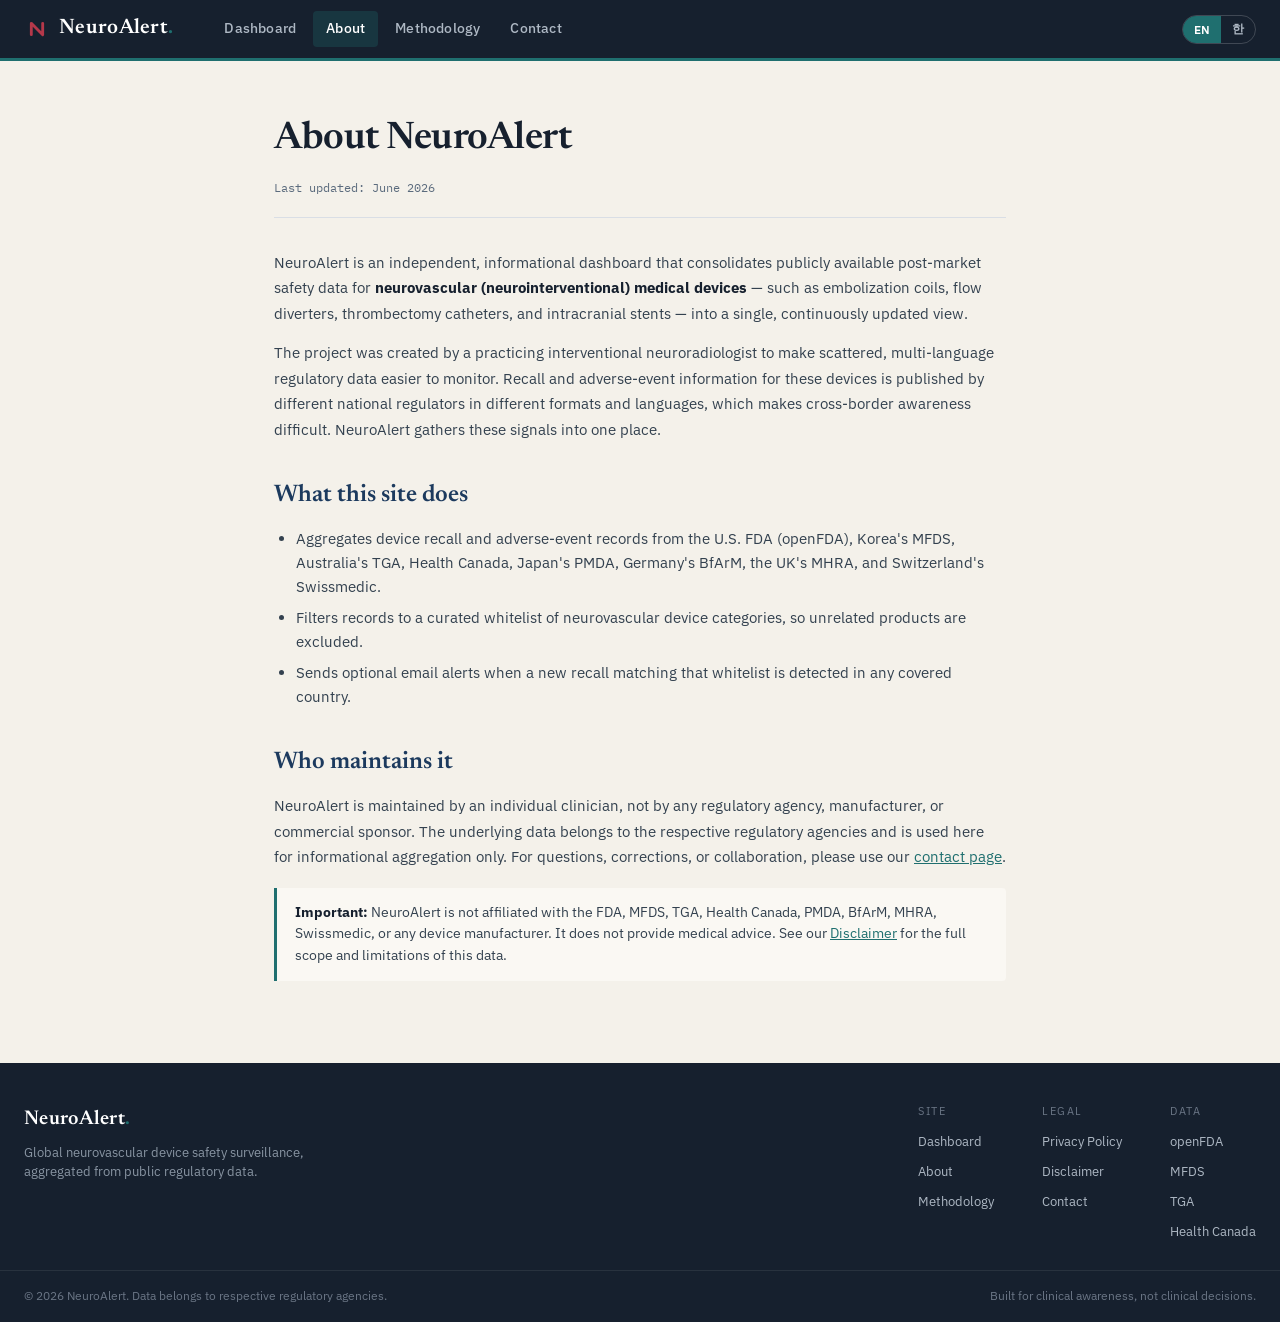
==== commit b1d704dc: "Add files via upload" ====
--- a/about.html
+++ b/about.html
@@ -44,13 +44,13 @@
 <p>The project was created by a practicing interventional neuroradiologist to make scattered, multi-language regulatory data easier to monitor. Recall and adverse-event information for these devices is published by different national regulators in different formats and languages, which makes cross-border awareness difficult. NeuroAlert gathers these signals into one place.</p>
 <h2>What this site does</h2>
 <ul>
-<li>Aggregates device recall and adverse-event records from the U.S. FDA (openFDA), Korea's MFDS, Australia's TGA, Health Canada, Japan's PMDA, Germany's BfArM, and the UK's MHRA.</li>
+<li>Aggregates device recall and adverse-event records from the U.S. FDA (openFDA), Korea's MFDS, Australia's TGA, Health Canada, Japan's PMDA, Germany's BfArM, the UK's MHRA, and Switzerland's Swissmedic.</li>
 <li>Filters records to a curated whitelist of neurovascular device categories, so unrelated products are excluded.</li>
 <li>Sends optional email alerts when a new recall matching that whitelist is detected in any covered country.</li>
 </ul>
 <h2>Who maintains it</h2>
 <p>NeuroAlert is maintained by an individual clinician, not by any regulatory agency, manufacturer, or commercial sponsor. The underlying data belongs to the respective regulatory agencies and is used here for informational aggregation only. For questions, corrections, or collaboration, please use our <a href="contact.html">contact page</a>.</p>
-<div class="callout"><strong>Important:</strong> NeuroAlert is not affiliated with the FDA, MFDS, TGA, Health Canada, PMDA, BfArM, MHRA, or any device manufacturer. It does not provide medical advice. See our <a href="disclaimer.html">Disclaimer</a> for the full scope and limitations of this data.</div>
+<div class="callout"><strong>Important:</strong> NeuroAlert is not affiliated with the FDA, MFDS, TGA, Health Canada, PMDA, BfArM, MHRA, Swissmedic, or any device manufacturer. It does not provide medical advice. See our <a href="disclaimer.html">Disclaimer</a> for the full scope and limitations of this data.</div>
 </div>
 <div class="lang-ko" hidden>
 <h1>NeuroAlert 소개</h1>
@@ -59,13 +59,13 @@
 <p>이 프로젝트는 흩어져 있고 언어가 제각각인 규제 데이터를 더 쉽게 모니터링하기 위해 현직 영상의학과 신경중재 의사가 만들었습니다. 이러한 기기의 리콜·이상사례 정보는 나라마다 다른 형식과 언어로 공개되어 국가 간 파악이 어렵습니다. NeuroAlert는 이 신호들을 한곳에 모아줍니다.</p>
 <h2>이 사이트가 하는 일</h2>
 <ul>
-<li>미국 FDA(openFDA), 한국 식약처(MFDS), 호주 TGA, 캐나다 보건부, 일본 PMDA, 독일 BfArM, 영국 MHRA의 기기 리콜·이상사례 레코드를 모아 제공합니다.</li>
+<li>미국 FDA(openFDA), 한국 식약처(MFDS), 호주 TGA, 캐나다 보건부, 일본 PMDA, 독일 BfArM, 영국 MHRA, 스위스 Swissmedic의 기기 리콜·이상사례 레코드를 모아 제공합니다.</li>
 <li>선별된 신경중재 기기 카테고리 화이트리스트로 레코드를 필터링하여 무관한 제품을 제외합니다.</li>
 <li>화이트리스트에 해당하는 신규 리콜이 어느 대상 국가에서든 감지되면 선택적으로 이메일 알림을 보냅니다.</li>
 </ul>
 <h2>운영 주체</h2>
 <p>NeuroAlert는 규제 기관·제조사·상업 후원사가 아닌 개인 임상의가 운영합니다. 기반 데이터는 각 규제 기관에 귀속되며, 여기서는 정보 제공을 위한 집계 목적으로만 사용됩니다. 문의·정정·협업은 <a href="contact.html">문의 페이지</a>를 이용해 주세요.</p>
-<div class="callout"><strong>중요:</strong> NeuroAlert는 FDA, 식약처, TGA, 캐나다 보건부, 일본 PMDA, 독일 BfArM, 영국 MHRA 또는 어떤 의료기기 제조사와도 제휴 관계가 없습니다. 의학적 조언을 제공하지 않습니다. 데이터의 범위와 한계는 <a href="disclaimer.html">면책 고지</a>를 참고하세요.</div>
+<div class="callout"><strong>중요:</strong> NeuroAlert는 FDA, 식약처, TGA, 캐나다 보건부, 일본 PMDA, 독일 BfArM, 영국 MHRA, 스위스 Swissmedic 또는 어떤 의료기기 제조사와도 제휴 관계가 없습니다. 의학적 조언을 제공하지 않습니다. 데이터의 범위와 한계는 <a href="disclaimer.html">면책 고지</a>를 참고하세요.</div>
 </div></main>
 <footer class="footer">
   <div class="footer-inner">
--- a/style.css
+++ b/style.css
@@ -131,7 +131,7 @@
 .status-row{padding:11px 22px;font-family:"IBM Plex Mono",monospace;font-size:12px;color:var(--slate);border-bottom:1px solid var(--line-2);background:#f7f5ef}
 
 .table-scroll{overflow-x:auto}
-table.events{width:100%;border-collapse:collapse;font-size:13.5px}
+table.events{width:100%;border-collapse:collapse;font-size:13.5px;table-layout:fixed}
 .events thead th{
   text-align:left;font-size:11px;letter-spacing:1px;text-transform:uppercase;
   color:var(--slate);font-weight:600;padding:11px 14px;background:#f0ede6;
@@ -147,10 +147,24 @@
 .code-badge{font-family:"IBM Plex Mono",monospace;font-size:11.5px;font-weight:500;color:var(--teal-ink);background:rgba(31,111,111,.10);padding:2px 6px;border-radius:3px}
 .date-cell{font-family:"IBM Plex Mono",monospace;font-size:12px;color:var(--slate);white-space:nowrap}
 .src-flag{
-  display:inline-block;font-family:"IBM Plex Mono",monospace;font-size:10.5px;font-weight:600;
-  color:#fff;padding:2px 6px;border-radius:3px;letter-spacing:.5px;
-}
-.src-flag.us{background:var(--us)}.src-flag.kr{background:var(--kr)}.src-flag.au{background:var(--au)}.src-flag.ca{background:var(--ca)}
+  display:inline-flex;align-items:center;gap:5px;
+  font-family:"IBM Plex Mono",monospace;font-size:10.5px;font-weight:600;
+  color:#2b3947;background:#eef2f6;border:1px solid #dde4ec;
+  padding:2px 7px 2px 5px;border-radius:3px;letter-spacing:.5px;white-space:nowrap;
+}
+.src-flag::before{
+  content:"";width:16px;height:11px;flex:none;border-radius:2px;
+  background-size:cover;background-position:center;
+  box-shadow:0 0 0 1px rgba(0,0,0,.12);
+}
+.src-flag.us::before{background-image:url("flags/us.svg")}
+.src-flag.kr::before{background-image:url("flags/kr.svg")}
+.src-flag.au::before{background-image:url("flags/au.svg")}
+.src-flag.ca::before{background-image:url("flags/ca.svg")}
+.src-flag.jp::before{background-image:url("flags/jp.svg")}
+.src-flag.de::before{background-image:url("flags/de.svg")}
+.src-flag.uk::before{background-image:url("flags/gb.svg")}
+.src-flag.ch::before{background-image:url("flags/ch.svg")}
 
 /* ---------- sidebar cards ---------- */
 .sidebar{display:flex;flex-direction:column;gap:20px;position:sticky;top:74px}
@@ -429,10 +443,7 @@
 .ev-row{ cursor:default; }
 .ev-row .reason-text{ font-size:13px; color:#3a4550; }
 
-/* 일본 소스 플래그 색 (기존 us/kr/au/ca 옆에 jp 추가) */
-.src-flag.jp{ background:#7a1f2b; color:#fff; }
-.src-flag.de{ background:#1a1a1a; color:#fff; }
-.src-flag.uk{ background:#1d3a6e; color:#fff; }
+/* 소스 칩은 국기 아이콘 방식(.src-flag::before)으로 통일 — 위 정의 참조 */
 
 .detail-hint{
   display:inline-block; margin-left:8px; font-size:11px; color:#9aa7b4;
@@ -483,3 +494,32 @@
 /* 펼침 안 변형(사이즈/카탈로그) 목록 */
 .variant-list{ margin:4px 0 12px; padding-left:18px; }
 .variant-list li{ font-size:12.5px; color:#46535f; line-height:1.7; }
+/* ===== expanded detail redesign ===== */
+.detail-field{ margin-bottom:12px; }
+.detail-field .df-lab{ font-size:10px; letter-spacing:1px; color:#8a94a0; font-weight:600; margin-bottom:3px; text-transform:uppercase; }
+.detail-field .df-val{ font-size:13px; line-height:1.6; color:#2b3644; }
+.detail-action{ background:#faf1e2; border-left:3px solid #9a6a1f; border-radius:0 6px 6px 0; padding:11px 14px; margin:0 0 13px; }
+.detail-action .da-lab{ font-size:10px; letter-spacing:1px; color:#8a5e1a; font-weight:600; margin-bottom:3px; text-transform:uppercase; display:flex; align-items:center; gap:5px; }
+.detail-action .da-val{ font-size:13px; line-height:1.6; color:#5c3f11; }
+.detail-meta{ display:flex; flex-wrap:wrap; gap:14px; font-size:11px; color:#9aa3ad; font-family:"IBM Plex Mono",monospace; padding-top:11px; border-top:1px solid #eceae2; margin:4px 0 10px; }
+.detail-meta span{ white-space:nowrap; }
+/* ===== hero country chart ===== */
+.hero-inner{ display:grid; grid-template-columns:1.05fr 0.95fr; gap:40px; align-items:center; }
+.hero-chart{ background:#faf8f3; border:1px solid #d9dee5; border-radius:8px; padding:16px 18px; }
+.hero-chart .hc-head{ font-size:12px; font-weight:600; color:#16202e; margin-bottom:12px; }
+.hero-bar{ display:flex; align-items:center; gap:8px; margin-bottom:7px; }
+.hero-bar .hb-c{ width:24px; font-size:10.5px; font-weight:600; color:#5b6b7d; font-family:"IBM Plex Mono",monospace; }
+.hero-bar .hb-track{ flex:1; background:#eceae3; border-radius:3px; height:14px; overflow:hidden; }
+.hero-bar .hb-fill{ height:100%; border-radius:3px; }
+.hero-bar .hb-v{ width:22px; text-align:right; font-size:10.5px; color:#16202e; font-variant-numeric:tabular-nums; }
+@media(max-width:820px){ .hero-inner{ grid-template-columns:1fr; gap:24px; } }
+/* ===== hero at-a-glance summary ===== */
+.hero-chart .hc-head{ font-size:10px; letter-spacing:1px; text-transform:uppercase; color:#5b6b7d; font-weight:600; margin-bottom:16px; }
+.hsum-grid{ display:grid; grid-template-columns:1fr 1fr; gap:16px 14px; }
+.hsum-n{ font-family:"Newsreader",Georgia,serif; font-size:26px; font-weight:600; color:#1c3a5e; line-height:1; }
+.hsum-n.amber{ color:#9a6a1f; }
+.hsum-cat{ font-size:15px; font-weight:600; color:#1c3a5e; line-height:1.25; margin-top:3px; }
+.hsum-l{ font-size:10.5px; color:#5b6b7d; margin-top:4px; }
+.hsum-foot{ border-top:1px solid #e7e4dc; margin-top:16px; padding-top:12px; font-size:11px; color:#5b6b7d; display:flex; align-items:center; gap:6px; }
+.hsum-foot b{ color:#16202e; }
+.hsum-dot{ width:6px; height:6px; border-radius:50%; background:#2c7a3f; display:inline-block; flex:none; }
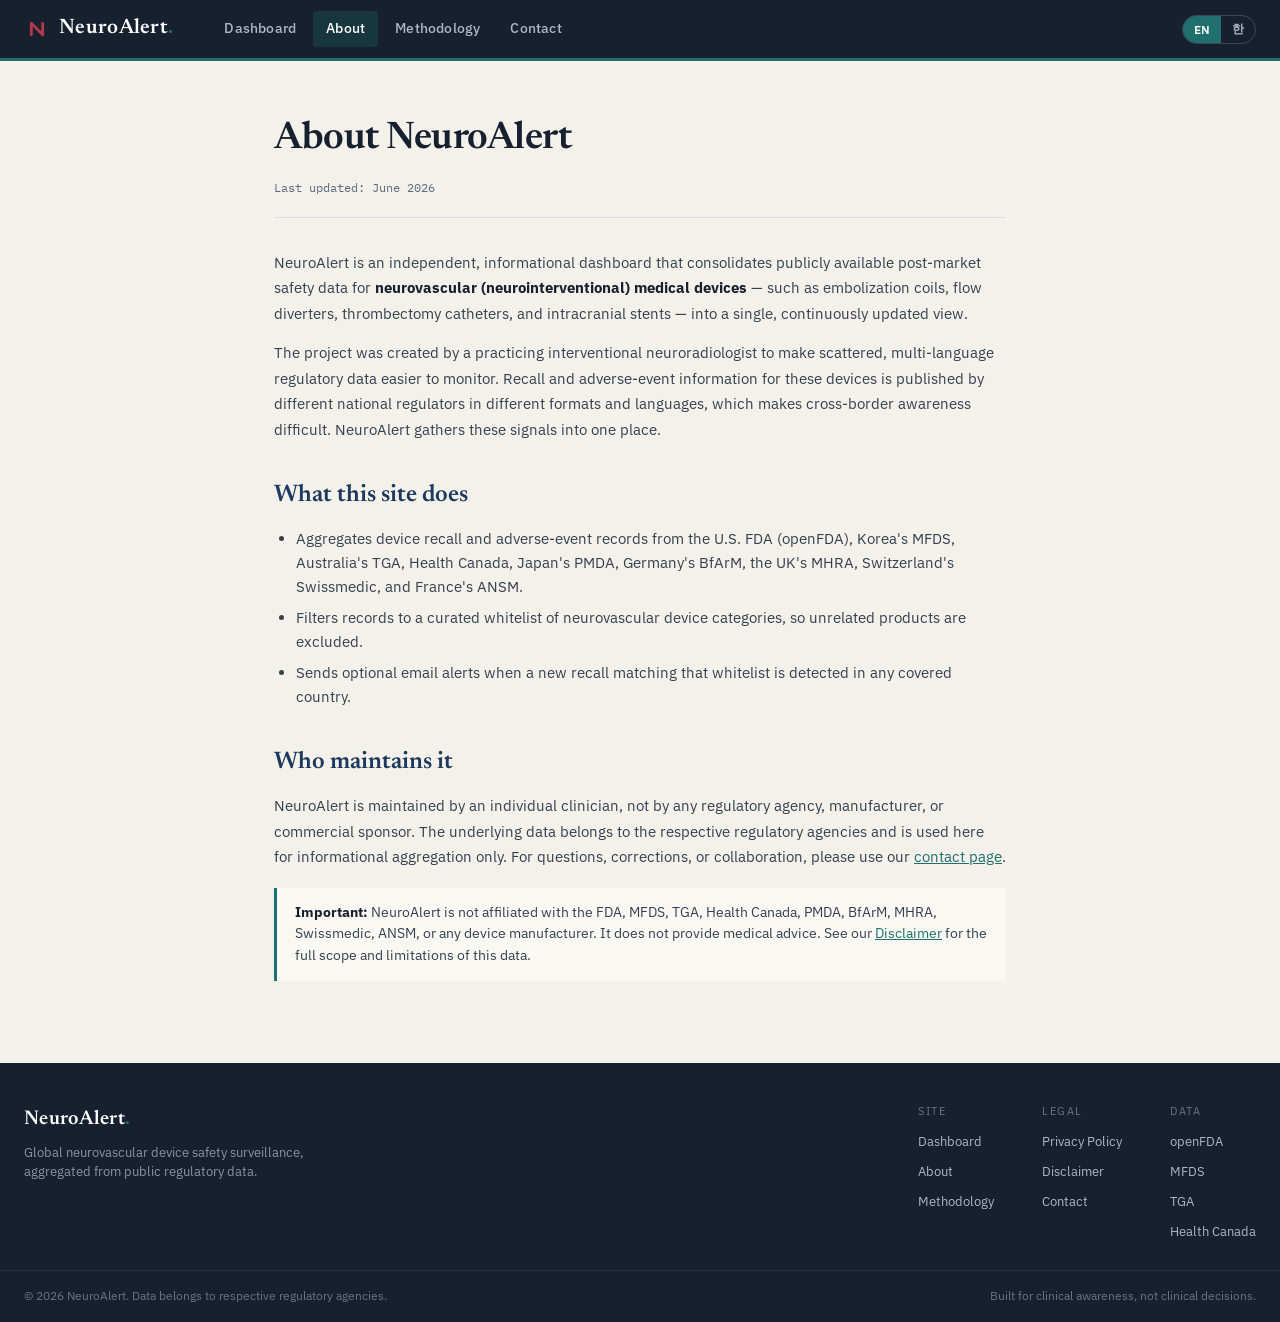
==== commit bc4fbe51: "Add files via upload" ====
--- a/about.html
+++ b/about.html
@@ -44,13 +44,13 @@
 <p>The project was created by a practicing interventional neuroradiologist to make scattered, multi-language regulatory data easier to monitor. Recall and adverse-event information for these devices is published by different national regulators in different formats and languages, which makes cross-border awareness difficult. NeuroAlert gathers these signals into one place.</p>
 <h2>What this site does</h2>
 <ul>
-<li>Aggregates device recall and adverse-event records from the U.S. FDA (openFDA), Korea's MFDS, Australia's TGA, Health Canada, Japan's PMDA, Germany's BfArM, the UK's MHRA, and Switzerland's Swissmedic.</li>
+<li>Aggregates device recall and adverse-event records from the U.S. FDA (openFDA), Korea's MFDS, Australia's TGA, Health Canada, Japan's PMDA, Germany's BfArM, the UK's MHRA, Switzerland's Swissmedic, and France's ANSM.</li>
 <li>Filters records to a curated whitelist of neurovascular device categories, so unrelated products are excluded.</li>
 <li>Sends optional email alerts when a new recall matching that whitelist is detected in any covered country.</li>
 </ul>
 <h2>Who maintains it</h2>
 <p>NeuroAlert is maintained by an individual clinician, not by any regulatory agency, manufacturer, or commercial sponsor. The underlying data belongs to the respective regulatory agencies and is used here for informational aggregation only. For questions, corrections, or collaboration, please use our <a href="contact.html">contact page</a>.</p>
-<div class="callout"><strong>Important:</strong> NeuroAlert is not affiliated with the FDA, MFDS, TGA, Health Canada, PMDA, BfArM, MHRA, Swissmedic, or any device manufacturer. It does not provide medical advice. See our <a href="disclaimer.html">Disclaimer</a> for the full scope and limitations of this data.</div>
+<div class="callout"><strong>Important:</strong> NeuroAlert is not affiliated with the FDA, MFDS, TGA, Health Canada, PMDA, BfArM, MHRA, Swissmedic, ANSM, or any device manufacturer. It does not provide medical advice. See our <a href="disclaimer.html">Disclaimer</a> for the full scope and limitations of this data.</div>
 </div>
 <div class="lang-ko" hidden>
 <h1>NeuroAlert 소개</h1>
@@ -59,13 +59,13 @@
 <p>이 프로젝트는 흩어져 있고 언어가 제각각인 규제 데이터를 더 쉽게 모니터링하기 위해 현직 영상의학과 신경중재 의사가 만들었습니다. 이러한 기기의 리콜·이상사례 정보는 나라마다 다른 형식과 언어로 공개되어 국가 간 파악이 어렵습니다. NeuroAlert는 이 신호들을 한곳에 모아줍니다.</p>
 <h2>이 사이트가 하는 일</h2>
 <ul>
-<li>미국 FDA(openFDA), 한국 식약처(MFDS), 호주 TGA, 캐나다 보건부, 일본 PMDA, 독일 BfArM, 영국 MHRA, 스위스 Swissmedic의 기기 리콜·이상사례 레코드를 모아 제공합니다.</li>
+<li>미국 FDA(openFDA), 한국 식약처(MFDS), 호주 TGA, 캐나다 보건부, 일본 PMDA, 독일 BfArM, 영국 MHRA, 스위스 Swissmedic, 프랑스 ANSM의 기기 리콜·이상사례 레코드를 모아 제공합니다.</li>
 <li>선별된 신경중재 기기 카테고리 화이트리스트로 레코드를 필터링하여 무관한 제품을 제외합니다.</li>
 <li>화이트리스트에 해당하는 신규 리콜이 어느 대상 국가에서든 감지되면 선택적으로 이메일 알림을 보냅니다.</li>
 </ul>
 <h2>운영 주체</h2>
 <p>NeuroAlert는 규제 기관·제조사·상업 후원사가 아닌 개인 임상의가 운영합니다. 기반 데이터는 각 규제 기관에 귀속되며, 여기서는 정보 제공을 위한 집계 목적으로만 사용됩니다. 문의·정정·협업은 <a href="contact.html">문의 페이지</a>를 이용해 주세요.</p>
-<div class="callout"><strong>중요:</strong> NeuroAlert는 FDA, 식약처, TGA, 캐나다 보건부, 일본 PMDA, 독일 BfArM, 영국 MHRA, 스위스 Swissmedic 또는 어떤 의료기기 제조사와도 제휴 관계가 없습니다. 의학적 조언을 제공하지 않습니다. 데이터의 범위와 한계는 <a href="disclaimer.html">면책 고지</a>를 참고하세요.</div>
+<div class="callout"><strong>중요:</strong> NeuroAlert는 FDA, 식약처, TGA, 캐나다 보건부, 일본 PMDA, 독일 BfArM, 영국 MHRA, 스위스 Swissmedic, 프랑스 ANSM 또는 어떤 의료기기 제조사와도 제휴 관계가 없습니다. 의학적 조언을 제공하지 않습니다. 데이터의 범위와 한계는 <a href="disclaimer.html">면책 고지</a>를 참고하세요.</div>
 </div></main>
 <footer class="footer">
   <div class="footer-inner">
--- a/style.css
+++ b/style.css
@@ -165,6 +165,7 @@
 .src-flag.de::before{background-image:url("flags/de.svg")}
 .src-flag.uk::before{background-image:url("flags/gb.svg")}
 .src-flag.ch::before{background-image:url("flags/ch.svg")}
+.src-flag.fr::before{background-image:url("flags/fr.svg")}
 
 /* ---------- sidebar cards ---------- */
 .sidebar{display:flex;flex-direction:column;gap:20px;position:sticky;top:74px}
@@ -497,10 +498,10 @@
 /* ===== expanded detail redesign ===== */
 .detail-field{ margin-bottom:12px; }
 .detail-field .df-lab{ font-size:10px; letter-spacing:1px; color:#8a94a0; font-weight:600; margin-bottom:3px; text-transform:uppercase; }
-.detail-field .df-val{ font-size:13px; line-height:1.6; color:#2b3644; }
+.detail-field .df-val{ font-size:13px; line-height:1.6; color:#2b3644; white-space:pre-line; }
 .detail-action{ background:#faf1e2; border-left:3px solid #9a6a1f; border-radius:0 6px 6px 0; padding:11px 14px; margin:0 0 13px; }
 .detail-action .da-lab{ font-size:10px; letter-spacing:1px; color:#8a5e1a; font-weight:600; margin-bottom:3px; text-transform:uppercase; display:flex; align-items:center; gap:5px; }
-.detail-action .da-val{ font-size:13px; line-height:1.6; color:#5c3f11; }
+.detail-action .da-val{ font-size:13px; line-height:1.6; color:#5c3f11; white-space:pre-line; }
 .detail-meta{ display:flex; flex-wrap:wrap; gap:14px; font-size:11px; color:#9aa3ad; font-family:"IBM Plex Mono",monospace; padding-top:11px; border-top:1px solid #eceae2; margin:4px 0 10px; }
 .detail-meta span{ white-space:nowrap; }
 /* ===== hero country chart ===== */
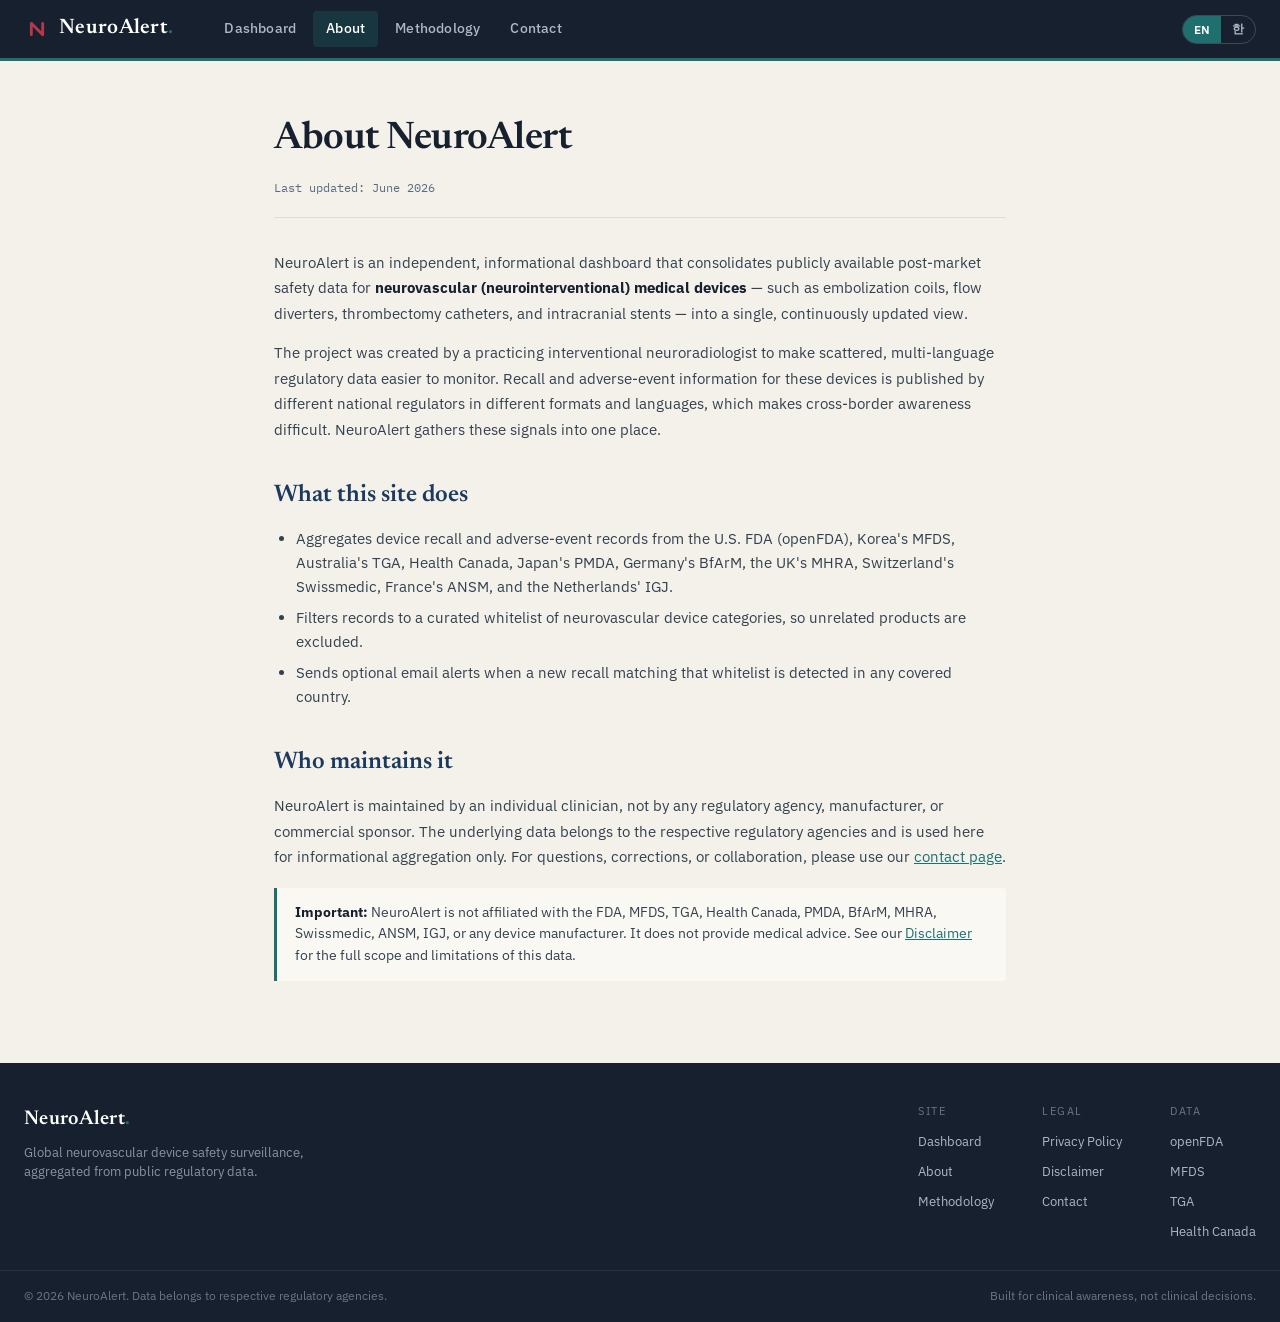
==== commit 92dd67f5: "Add files via upload" ====
--- a/about.html
+++ b/about.html
@@ -44,13 +44,13 @@
 <p>The project was created by a practicing interventional neuroradiologist to make scattered, multi-language regulatory data easier to monitor. Recall and adverse-event information for these devices is published by different national regulators in different formats and languages, which makes cross-border awareness difficult. NeuroAlert gathers these signals into one place.</p>
 <h2>What this site does</h2>
 <ul>
-<li>Aggregates device recall and adverse-event records from the U.S. FDA (openFDA), Korea's MFDS, Australia's TGA, Health Canada, Japan's PMDA, Germany's BfArM, the UK's MHRA, Switzerland's Swissmedic, and France's ANSM.</li>
+<li>Aggregates device recall and adverse-event records from the U.S. FDA (openFDA), Korea's MFDS, Australia's TGA, Health Canada, Japan's PMDA, Germany's BfArM, the UK's MHRA, Switzerland's Swissmedic, France's ANSM, and the Netherlands' IGJ.</li>
 <li>Filters records to a curated whitelist of neurovascular device categories, so unrelated products are excluded.</li>
 <li>Sends optional email alerts when a new recall matching that whitelist is detected in any covered country.</li>
 </ul>
 <h2>Who maintains it</h2>
 <p>NeuroAlert is maintained by an individual clinician, not by any regulatory agency, manufacturer, or commercial sponsor. The underlying data belongs to the respective regulatory agencies and is used here for informational aggregation only. For questions, corrections, or collaboration, please use our <a href="contact.html">contact page</a>.</p>
-<div class="callout"><strong>Important:</strong> NeuroAlert is not affiliated with the FDA, MFDS, TGA, Health Canada, PMDA, BfArM, MHRA, Swissmedic, ANSM, or any device manufacturer. It does not provide medical advice. See our <a href="disclaimer.html">Disclaimer</a> for the full scope and limitations of this data.</div>
+<div class="callout"><strong>Important:</strong> NeuroAlert is not affiliated with the FDA, MFDS, TGA, Health Canada, PMDA, BfArM, MHRA, Swissmedic, ANSM, IGJ, or any device manufacturer. It does not provide medical advice. See our <a href="disclaimer.html">Disclaimer</a> for the full scope and limitations of this data.</div>
 </div>
 <div class="lang-ko" hidden>
 <h1>NeuroAlert 소개</h1>
@@ -59,13 +59,13 @@
 <p>이 프로젝트는 흩어져 있고 언어가 제각각인 규제 데이터를 더 쉽게 모니터링하기 위해 현직 영상의학과 신경중재 의사가 만들었습니다. 이러한 기기의 리콜·이상사례 정보는 나라마다 다른 형식과 언어로 공개되어 국가 간 파악이 어렵습니다. NeuroAlert는 이 신호들을 한곳에 모아줍니다.</p>
 <h2>이 사이트가 하는 일</h2>
 <ul>
-<li>미국 FDA(openFDA), 한국 식약처(MFDS), 호주 TGA, 캐나다 보건부, 일본 PMDA, 독일 BfArM, 영국 MHRA, 스위스 Swissmedic, 프랑스 ANSM의 기기 리콜·이상사례 레코드를 모아 제공합니다.</li>
+<li>미국 FDA(openFDA), 한국 식약처(MFDS), 호주 TGA, 캐나다 보건부, 일본 PMDA, 독일 BfArM, 영국 MHRA, 스위스 Swissmedic, 프랑스 ANSM, 네덜란드 IGJ의 기기 리콜·이상사례 레코드를 모아 제공합니다.</li>
 <li>선별된 신경중재 기기 카테고리 화이트리스트로 레코드를 필터링하여 무관한 제품을 제외합니다.</li>
 <li>화이트리스트에 해당하는 신규 리콜이 어느 대상 국가에서든 감지되면 선택적으로 이메일 알림을 보냅니다.</li>
 </ul>
 <h2>운영 주체</h2>
 <p>NeuroAlert는 규제 기관·제조사·상업 후원사가 아닌 개인 임상의가 운영합니다. 기반 데이터는 각 규제 기관에 귀속되며, 여기서는 정보 제공을 위한 집계 목적으로만 사용됩니다. 문의·정정·협업은 <a href="contact.html">문의 페이지</a>를 이용해 주세요.</p>
-<div class="callout"><strong>중요:</strong> NeuroAlert는 FDA, 식약처, TGA, 캐나다 보건부, 일본 PMDA, 독일 BfArM, 영국 MHRA, 스위스 Swissmedic, 프랑스 ANSM 또는 어떤 의료기기 제조사와도 제휴 관계가 없습니다. 의학적 조언을 제공하지 않습니다. 데이터의 범위와 한계는 <a href="disclaimer.html">면책 고지</a>를 참고하세요.</div>
+<div class="callout"><strong>중요:</strong> NeuroAlert는 FDA, 식약처, TGA, 캐나다 보건부, 일본 PMDA, 독일 BfArM, 영국 MHRA, 스위스 Swissmedic, 프랑스 ANSM, 네덜란드 IGJ 또는 어떤 의료기기 제조사와도 제휴 관계가 없습니다. 의학적 조언을 제공하지 않습니다. 데이터의 범위와 한계는 <a href="disclaimer.html">면책 고지</a>를 참고하세요.</div>
 </div></main>
 <footer class="footer">
   <div class="footer-inner">
--- a/style.css
+++ b/style.css
@@ -166,6 +166,7 @@
 .src-flag.uk::before{background-image:url("flags/gb.svg")}
 .src-flag.ch::before{background-image:url("flags/ch.svg")}
 .src-flag.fr::before{background-image:url("flags/fr.svg")}
+.src-flag.nl::before{background-image:url("flags/nl.svg")}
 
 /* ---------- sidebar cards ---------- */
 .sidebar{display:flex;flex-direction:column;gap:20px;position:sticky;top:74px}
